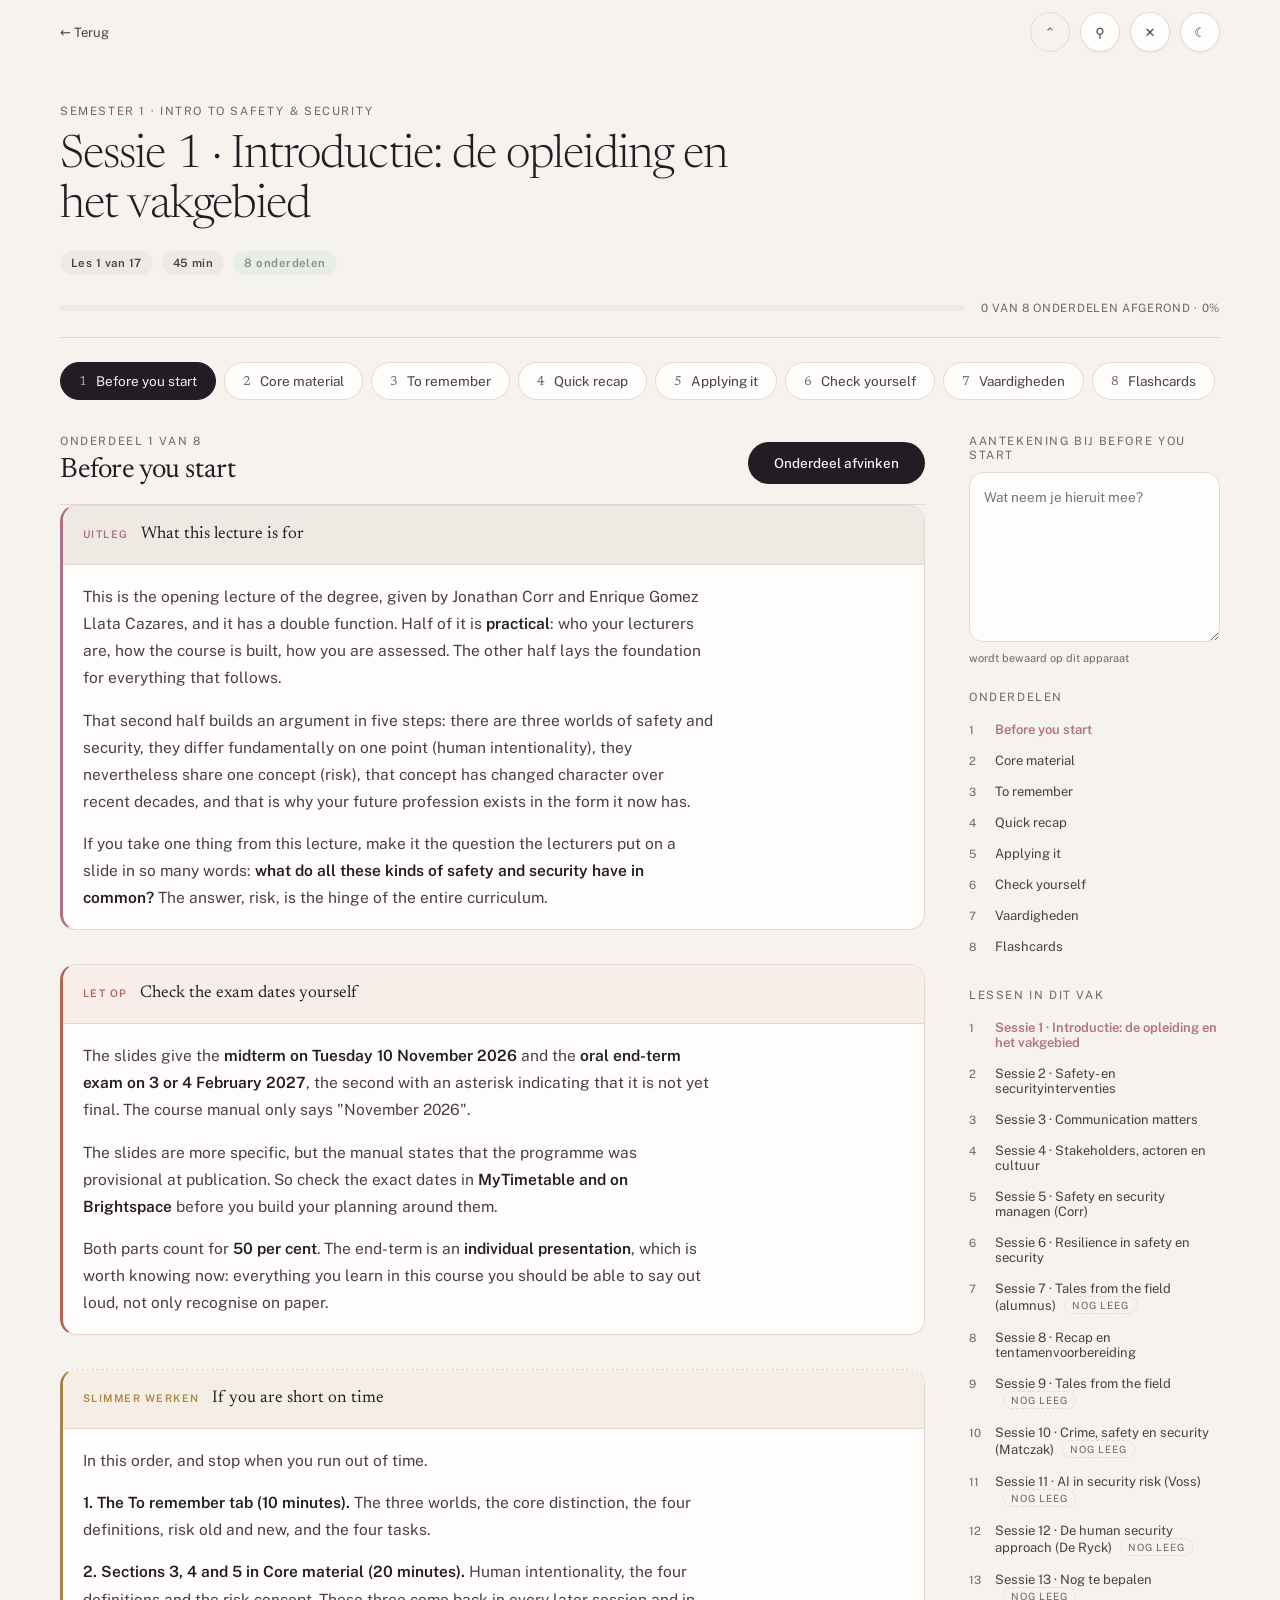
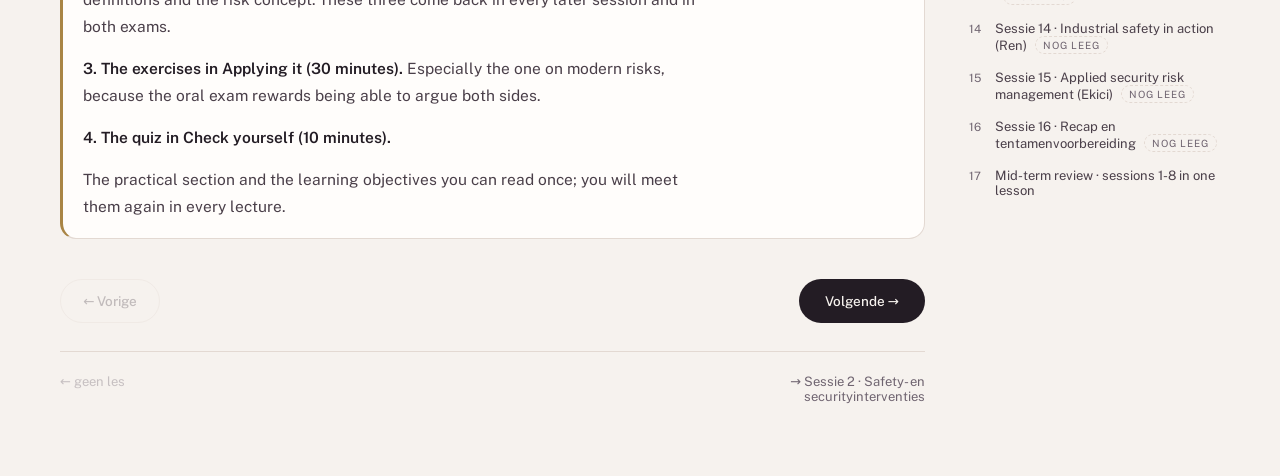
==== les.html @ ee39929a "Add files via upload" ====
<!DOCTYPE html>
<html lang="nl">
<head>
<meta charset="UTF-8">
<meta name="viewport" content="width=device-width, initial-scale=1.0">
<title>Les · SSMS Leeromgeving</title>
<meta name="theme-color" content="#F6F2EE">
<link rel="manifest" href="manifest.webmanifest">
<link rel="preconnect" href="https://fonts.gstatic.com" crossorigin>
<link href="https://fonts.googleapis.com/css2?family=Newsreader:ital,opsz,wght@0,6..72,300;0,6..72,400;0,6..72,500;1,6..72,300;1,6..72,400&family=Public+Sans:ital,wght@0,300;0,400;0,500;0,600;1,400&display=swap" rel="stylesheet">
<link rel="stylesheet" href="styles.css">
</head>
<body class="lespagina">
<div class="wrap">
  <div class="les-top">
    <a class="terug" href="index.html">&larr; Terug</a>
    <div class="tools">
      <div class="tools-groep" id="toolsGroep">
      <div class="leszoek-veld" id="leszoekVeld" hidden>
        <i class="leszoek-icoon" aria-hidden="true"></i>
        <input type="search" id="zoekVeld" placeholder="Zoek een begrip in deze les" autocomplete="off" aria-label="Zoek in deze les">
        <button class="leszoek-wis" id="zoekWis" type="button" aria-label="Zoekveld leegmaken">&times;</button>
      </div>
      <button class="rond" id="zoekKnop" aria-label="Zoeken in deze les" title="Zoeken in deze les" aria-expanded="false">&#9906;</button>
      <button class="rond" id="menuKnop" aria-label="Menu in- of uitklappen" title="Menu in- of uitklappen">☰</button>
      <button class="rond" id="modus" aria-label="Wissel licht en donker">☾</button>
      </div>
    </div>
  </div>

  <div class="kruimel" id="kruimel"></div>
  <h1 class="les-titel" id="titel">Les laden…</h1>
  <div class="les-meta" id="meta"></div>

  <div class="voortgang-strip">
    <div class="voortgang-balk"><i id="lesBalk" style="width:0"></i></div>
    <span class="voortgang-tekst" id="lesVoortgang"></span>
  </div>

  <div class="leszoek" id="leszoek" hidden>
    <div class="leszoek-uit" id="zoekUit" hidden></div>
  </div>

  <nav class="tabs" id="tabs" aria-label="Onderdelen van deze les"></nav>

  <div class="les-body" id="lesBody">
    <div>
      <div class="tab-kop">
        <div>
          <div class="label" id="tabLabel"></div>
          <h2 class="tab-titel" id="tabTitel"></h2>
        </div>
        <button class="btn af-knop" id="tabAf">Onderdeel afvinken</button>
      </div>

      <div class="inhoud" id="inhoud"></div>

      <div class="tab-nav">
        <button class="btn leeg" id="tabVorige">&larr; Vorige</button>
        <button class="btn" id="tabVolgende">Volgende &rarr;</button>
      </div>

      <div class="les-nav">
        <a id="vorigeLink" class="leeg" href="#">&larr; Vorige les</a>
        <a id="volgendeLink" class="leeg" href="#" style="text-align:right;">Volgende les &rarr;</a>
      </div>
    </div>

    <aside class="zijkolom" id="zijkolom">
      <div class="zij-blok">
        <span class="label">Aantekening bij <span id="notitieTab">dit onderdeel</span></span>
        <textarea class="notitieveld" id="notitie" placeholder="Wat neem je hieruit mee?"></textarea>
        <span class="opslag" id="opslag">wordt bewaard op dit apparaat</span>
      </div>
      <div class="zij-blok">
        <span class="label">Onderdelen</span>
        <div id="tablijst" class="tablijst"></div>
      </div>
      <div class="zij-blok">
        <span class="label">Lessen in dit vak</span>
        <div id="vaklijst"></div>
      </div>
    </aside>
  </div>
</div>

<div class="melding" id="melding" hidden></div>

<script src="rooster.js"></script>
<script src="app.js"></script>
<script src="lesblokken.js"></script>
<script src="lesstof.js"></script>
<script src="ssms-inhoud.js"></script>
<script src="intro-college-1.js"></script>
<script src="intro-college-3.js"></script>
<script src="intro-college-5.js"></script>
<script src="intro-midterm.js"></script>
<script src="intro-h7.js"></script>
<script src="intro-h9.js"></script>
<script src="governance-college-1.js"></script>
<script src="governance-college-2.js"></script>
<script src="governance-college-3.js"></script>
<script src="governance-college-4.js"></script>
<script src="governance-college-5.js"></script>
<script src="governance-college-6.js"></script>
<script src="governance-college-7.js"></script>
<script src="governance-midterm.js"></script>
<script src="ps-college-1.js"></script>
<script src="ps-college-2.js"></script>
<script src="ps-college-3.js"></script>
<script src="ps-college-4.js"></script>
<script src="ps-college-5.js"></script>
<script src="ps-college-6.js"></script>
<script src="ps-midterm-1.js"></script>
<script src="ps-midterm-2.js"></script>
<script src="drm-conceptlist-1.js"></script>
<script src="drm-conceptlist-2.js"></script>
<script src="drm-conceptlist-3.js"></script>
<script src="drm-college-2.js"></script>
<script src="drm-college-4.js"></script>
<script src="drm-college-5.js"></script>
<script src="drm-h3.js"></script>
<script src="drm-h4.js"></script>
<script src="faw-college-1.js"></script>
<script src="faw-college-2.js"></script>
<script src="faw-summary.js"></script>
<script src="faw-college-3.js"></script>
<script src="faw-college-4.js"></script>
<script src="society-college-1.js"></script>
<script src="society-college-2.js"></script>
<script src="society-college-3.js"></script>
<script src="society-college-4.js"></script>
<script src="society-college-5.js"></script>
<script src="society-college-6.js"></script>
<script src="society-college-7.js"></script>
<script src="society-college-8.js"></script>
<script src="society-midterm.js"></script>
<script src="recap-society.js"></script>
<script src="overview-society.js"></script>
<script src="recap-professional-skills.js"></script>
<script src="recap-governance.js"></script>
<script src="overview-governance.js"></script>
<script src="recap-intro.js"></script>
<script src="overview-intro.js"></script>
<script src="vakken.js"></script>
<script src="les.js"></script>
<script src="lesextra.js"></script>
</body>
</html>
---- styles.css ----
:root{
    --paper:#F6F2EE; --paper2:#EFE9E3; --surface:#FFFDFB;
    --ink:#231C24; --ink2:#4A3F49; --muted:#6F6470; --line:#E3D9D2;
    --accent:#AE7189; --accent-soft:#F3E5EA; --sage:#7F9280; --sage-soft:#E8EEE7;
    --shadow:0 1px 2px rgba(35,28,36,.05), 0 18px 40px -28px rgba(35,28,36,.28);
    --serif:"Newsreader",Georgia,serif;
    --sans:"Public Sans",system-ui,-apple-system,sans-serif;
  }
  html[data-mode="dark"]{
    --paper:#171316; --paper2:#1F191E; --surface:#211B21;
    --ink:#F4EDEF; --ink2:#D3C6CC; --muted:#A2949B; --line:#332A31;
    --accent:#D69AAF; --accent-soft:#33242B; --sage:#9CB39C; --sage-soft:#232B24;
    --shadow:0 1px 2px rgba(0,0,0,.4), 0 24px 50px -30px rgba(0,0,0,.8);
  }
  *{box-sizing:border-box;}
  [hidden]{display:none !important;}
  body{
    margin:0;font-family:var(--sans);background:var(--paper);color:var(--ink);
    -webkit-font-smoothing:antialiased;transition:background .4s ease,color .4s ease;
  }
  a{color:var(--accent);text-decoration:none;}
  a:hover{color:var(--ink);}
  button{font:inherit;}
  @keyframes rise{from{opacity:0;transform:translateY(14px);}to{opacity:1;transform:none;}}
  @keyframes fadein{from{opacity:0;}to{opacity:1;}}
  .wrap{max-width:1180px;margin:0 auto;padding:0 40px 72px;}

  /* ---- topbalk ---- */
  .top{display:flex;align-items:center;justify-content:space-between;gap:24px;padding:34px 0 0;animation:fadein .6s ease both;}
  .merk{display:flex;align-items:center;gap:14px;}
  .zegel{width:34px;height:34px;border-radius:11px;background:var(--accent);display:grid;place-items:center;color:var(--surface);font-family:var(--serif);font-size:17px;line-height:1;padding-bottom:2px;}
  .merk b{font-size:13.5px;font-weight:600;display:block;}
  .merk span{font-size:11.5px;color:var(--muted);letter-spacing:.06em;text-transform:uppercase;}
  .tools{display:flex;align-items:center;gap:10px;}
  .zoek{display:flex;align-items:center;gap:9px;background:var(--surface);border:1px solid var(--line);border-radius:999px;padding:9px 16px;width:270px;box-shadow:var(--shadow);}
  .zoek i{width:11px;height:11px;border:1.5px solid var(--muted);border-radius:50%;flex:none;}
  .zoek input{border:none;outline:none;background:none;font:inherit;font-size:13px;color:var(--ink);width:100%;}
  .zoek input::placeholder{color:var(--muted);}
  /* Groep met zoekbalk en knoppen; de pijlknop klapt hem in. */
  .tools-groep{display:flex;align-items:center;gap:10px;min-width:0;}
  .tools-groep.dicht{display:none;}
  .tools-knop{font-size:15px;line-height:1;transition:transform .2s ease,color .2s ease;}
  .tools-knop.dicht{transform:rotate(180deg);}
  .rond{width:40px;height:40px;border-radius:999px;border:1px solid var(--line);background:var(--surface);color:var(--ink2);cursor:pointer;font-size:13px;box-shadow:var(--shadow);transition:transform .2s ease,color .2s ease;}
  .rond:hover{transform:translateY(-1px);color:var(--accent);}

  /* ---- zoekresultaten ---- */
  #resultaten{margin-top:26px;background:var(--surface);border:1px solid var(--line);border-radius:20px;padding:10px;box-shadow:var(--shadow);animation:rise .35s ease both;}
  #resultaten[hidden]{display:none;}
  .res{display:flex;align-items:baseline;justify-content:space-between;gap:16px;padding:13px 16px;border-radius:14px;cursor:pointer;transition:background .18s ease;}
  .res:hover{background:var(--paper2);}
  .res b{font-family:var(--serif);font-size:17px;font-weight:400;}
  .res span{font-size:11.5px;color:var(--muted);letter-spacing:.04em;}

  /* ---- hero ---- */
  .hero{display:grid;grid-template-columns:1.35fr .65fr;gap:56px;align-items:end;padding:52px 0 34px;border-bottom:1px solid var(--line);animation:rise .7s ease both;}
  .datum{font-size:11.5px;letter-spacing:.16em;text-transform:uppercase;color:var(--accent);margin-bottom:16px;}
  .hero h1{margin:0;font-family:var(--serif);font-weight:300;font-size:clamp(34px,4.6vw,60px);line-height:1.04;letter-spacing:-.02em;text-wrap:pretty;}
  .hero h1 em{font-style:italic;color:var(--accent);}
  .hero p{margin:18px 0 0;max-width:44ch;font-size:14.5px;line-height:1.65;color:var(--ink2);text-wrap:pretty;}
  .acties{display:flex;flex-wrap:wrap;gap:10px;margin-top:26px;}
  .btn{border:none;border-radius:999px;background:var(--ink);color:var(--paper);font-size:13.5px;font-weight:500;padding:13px 26px;cursor:pointer;transition:transform .2s ease,opacity .2s ease;}
  .btn:hover{transform:translateY(-2px);opacity:.9;}
  .btn.leeg{background:none;border:1px solid var(--line);color:var(--ink2);padding:13px 22px;}
  .btn.leeg:hover{border-color:var(--accent);color:var(--accent);transform:none;}
  .ring-blok{display:flex;align-items:center;gap:20px;justify-self:end;}
  .ring{transform:rotate(-90deg);flex:none;}
  .ring circle{fill:none;}
  .ring .baan{stroke:var(--line);}
  .ring .waarde{stroke:var(--accent);stroke-linecap:round;transition:stroke-dashoffset .8s cubic-bezier(.2,.8,.2,1);}
  .ring-blok .cijfer{font-family:var(--serif);font-size:34px;line-height:1;letter-spacing:-.02em;}
  .ring-blok .sub{font-size:12.5px;color:var(--muted);margin-top:6px;line-height:1.5;}

  /* ---- panelen ---- */
  .duo{display:grid;grid-template-columns:1fr 1fr;gap:20px;margin-top:34px;}
  .paneel{background:var(--surface);border:1px solid var(--line);border-radius:20px;padding:22px 24px;box-shadow:var(--shadow);animation:rise .85s ease both;}
  .paneel-kop{display:flex;align-items:baseline;justify-content:space-between;margin-bottom:14px;}
  .label{font-size:11.5px;letter-spacing:.14em;text-transform:uppercase;color:var(--muted);}
  .paneel-kop .telling{font-size:11.5px;color:var(--accent);}
  .regel{display:grid;grid-template-columns:62px 1fr auto;gap:14px;align-items:center;padding:11px 0;border-top:1px solid var(--line);}
  .regel .tijd{font-family:var(--serif);font-size:15px;color:var(--ink2);}
  .regel .titel{font-size:13.5px;}
  .regel .plek{font-size:11.5px;color:var(--muted);}
  .regel[data-vak]{cursor:pointer;}
  .regel[data-vak]:hover .titel{color:var(--accent);}
  .regel.bezig{position:relative;}
  .regel.bezig .tijd{color:var(--accent);}
  .regel.bezig .titel{font-weight:600;}
  .regel.bezig::before{content:"";position:absolute;left:-14px;top:50%;width:5px;height:5px;border-radius:50%;background:var(--accent);transform:translateY(-50%);}
  .regel.voorbij .tijd,.regel.voorbij .titel{opacity:.45;}
  .dl{display:grid;grid-template-columns:auto 1fr auto;gap:12px;align-items:center;padding:11px 0;border-top:1px solid var(--line);}
  .tekstknop{background:none;border:none;padding:0;font:inherit;font-size:13px;color:var(--accent);cursor:pointer;text-decoration:underline;text-underline-offset:3px;}
  .tekstknop:hover{color:var(--ink);}
  .feed-melding{margin-top:10px;font-size:12.5px;line-height:1.5;min-height:1em;}
  .feed-melding.fout{color:#B4635A;}
  .feed-melding.goed{color:var(--sage);}
  .rooster-status{margin-top:14px;padding-top:12px;border-top:1px solid var(--line);font-size:11px;letter-spacing:.06em;text-transform:uppercase;color:var(--muted);}
  .dl .titel{font-size:13.5px;}
  .dl .vak{font-size:11.5px;color:var(--muted);margin-top:2px;}
  .dl .wanneer{display:flex;flex-direction:column;align-items:flex-end;gap:4px;}
  .dl .wanneer .dl-datum{font-size:11px;color:var(--muted);white-space:nowrap;text-transform:none;letter-spacing:0;margin:0;}
  .pil{font-size:11.5px;font-weight:600;letter-spacing:.04em;padding:5px 11px;border-radius:999px;white-space:nowrap;background:var(--paper2);color:var(--ink2);}
  .pil.nu{background:var(--accent-soft);color:var(--accent);}
  .pil.rustig{background:var(--sage-soft);color:var(--sage);}
  .pil.open{background:transparent;border:1px dashed var(--line);color:var(--muted);font-weight:400;}
  .niet-uit{display:inline-block;margin-left:8px;font-size:10px;letter-spacing:.1em;text-transform:uppercase;color:var(--muted);border:1px dashed var(--line);border-radius:99px;padding:2px 7px;vertical-align:1px;}

  /* ---- semester ---- */
  .sem-kop{display:flex;align-items:baseline;justify-content:space-between;margin:56px 0 20px;}
  .sem-kop h2{margin:0;font-family:var(--serif);font-weight:400;font-size:26px;letter-spacing:-.01em;}
  .sem-kop h2 span{color:var(--muted);font-size:15px;font-family:var(--sans);}
  .sem-kop .stat{font-size:12.5px;color:var(--muted);}
  .mozaiek{display:grid;grid-template-columns:1.02fr .98fr;gap:20px;}
  .held{position:relative;overflow:hidden;background:var(--surface);border:1px solid var(--line);border-radius:24px;padding:30px 32px;cursor:pointer;box-shadow:var(--shadow);display:flex;flex-direction:column;justify-content:space-between;min-height:290px;transition:transform .25s ease;animation:rise 1s ease both;}
  .held:hover{transform:translateY(-3px);}
  .held .bol{position:absolute;top:-90px;right:-70px;width:260px;height:260px;border-radius:50%;background:var(--accent-soft);}
  .held .binnen{position:relative;}
  .held .kicker{font-size:11px;letter-spacing:.16em;text-transform:uppercase;color:var(--accent);}
  .held h3{margin:12px 0 0;font-family:var(--serif);font-weight:400;font-size:32px;line-height:1.12;letter-spacing:-.015em;max-width:15ch;}
  .held .volgende{font-size:13.5px;color:var(--ink2);margin-top:14px;}
  .held .voet{position:relative;display:flex;align-items:center;gap:18px;margin-top:26px;}
  .held .voet .groot{font-size:15px;font-weight:500;}
  .held .voet .klein{font-size:12.5px;color:var(--muted);margin-top:3px;}
  .tegels{display:grid;grid-template-columns:1fr 1fr;gap:14px;}
  .tegel{background:var(--surface);border:1px solid var(--line);border-radius:18px;padding:18px;cursor:pointer;display:flex;flex-direction:column;justify-content:space-between;min-height:132px;transition:transform .22s ease,border-color .22s ease;animation:rise 1.05s ease both;}
  .tegel:hover{transform:translateY(-3px);border-color:var(--accent);}
  .tegel .vaknaam{font-family:var(--serif);font-size:17px;line-height:1.22;letter-spacing:-.01em;}
  .tegel .meta{display:flex;align-items:baseline;justify-content:space-between;font-size:11.5px;color:var(--muted);}
  .tegel .meta b{font-weight:600;color:var(--accent);}
  .tegel .meta b.klaar{color:var(--sage);}
  .balk{height:4px;border-radius:99px;background:var(--paper2);margin-top:9px;overflow:hidden;}
  .balk i{display:block;height:100%;border-radius:99px;background:var(--accent);transition:width .6s ease;}
  .balk i.klaar{background:var(--sage);}

  .archief{margin-top:20px;background:var(--paper2);border:1px solid var(--line);border-radius:20px;overflow:hidden;}
  .archief-kop{display:flex;align-items:center;justify-content:space-between;gap:16px;padding:20px 26px;cursor:pointer;background:none;border:none;width:100%;text-align:left;color:inherit;}
  .archief-kop b{font-family:var(--serif);font-size:21px;font-weight:400;}
  .archief-kop .sub{font-size:12.5px;color:var(--muted);margin-left:14px;}
  .archief-kop .actie{font-size:12.5px;color:var(--accent);}
  .archief-lijst{display:grid;grid-template-columns:repeat(3,1fr);gap:12px;padding:0 26px 26px;animation:rise .4s ease both;}
  .archief-lijst[hidden]{display:none;}
  .mini{background:var(--surface);border:1px solid var(--line);border-radius:14px;padding:14px 16px;cursor:pointer;display:flex;align-items:center;justify-content:space-between;gap:12px;transition:border-color .2s ease;}
  .mini:hover{border-color:var(--accent);}
  .mini span{font-size:13.5px;line-height:1.3;}
  .mini b{font-size:11px;color:var(--sage);font-weight:600;white-space:nowrap;}

  /* ---- notities ---- */
  .notities{display:grid;grid-template-columns:repeat(3,1fr);gap:14px;margin-top:16px;}
  .notitie{background:var(--surface);border:1px solid var(--line);border-left:2px solid var(--accent);border-radius:6px 16px 16px 6px;padding:18px 20px;cursor:pointer;transition:transform .22s ease;}
  .notitie:hover{transform:translateY(-2px);}
  .notitie .vak{font-size:11px;letter-spacing:.12em;text-transform:uppercase;color:var(--muted);}
  .notitie .titel{font-family:var(--serif);font-size:16.5px;line-height:1.3;margin-top:9px;}
  .notitie .tekst{font-size:12.5px;color:var(--ink2);margin-top:8px;line-height:1.55;}

  footer{margin-top:56px;padding-top:22px;border-top:1px solid var(--line);display:flex;justify-content:space-between;gap:16px;font-size:11.5px;color:var(--muted);}

  /* ---- detailpaneel ---- */
  .lade{position:fixed;inset:0;z-index:40;display:flex;justify-content:flex-end;}
  .lade[hidden]{display:none;}
  .sluier{position:absolute;inset:0;background:rgba(35,28,36,.34);backdrop-filter:blur(3px);animation:fadein .3s ease both;}
  .blad{position:relative;width:min(460px,92vw);height:100%;overflow:auto;background:var(--surface);border-left:1px solid var(--line);padding:34px 34px 44px;animation:rise .34s cubic-bezier(.2,.8,.2,1) both;}
  .blad-kop{display:flex;align-items:flex-start;justify-content:space-between;gap:16px;}
  .blad-kop .kicker{font-size:11px;letter-spacing:.16em;text-transform:uppercase;color:var(--accent);}
  .blad-kop h3{margin:10px 0 0;font-family:var(--serif);font-weight:400;font-size:28px;line-height:1.14;letter-spacing:-.015em;}
  .blad-kop button{border:1px solid var(--line);background:none;color:var(--ink2);width:34px;height:34px;border-radius:999px;cursor:pointer;font-size:15px;line-height:1;flex:none;}
  .blad-kop button:hover{border-color:var(--accent);color:var(--accent);}
  .blad-voortgang{display:flex;align-items:center;gap:14px;margin-top:22px;padding-bottom:20px;border-bottom:1px solid var(--line);}
  .blad-voortgang .balk{flex:1;height:5px;margin:0;}
  .blad-voortgang span{font-size:12.5px;color:var(--muted);white-space:nowrap;}
  .les{display:flex;align-items:flex-start;gap:14px;padding:16px 0;border-bottom:1px solid var(--line);}
  .les-link{flex:1;color:inherit;text-decoration:none;}
  .les-link:hover .titel{color:var(--accent);}
  .les-link .meta{display:block;}
  .les .vink{cursor:pointer;padding:0;width:19px;height:19px;background:none;border-radius:6px;border:1.5px solid var(--line);display:grid;place-items:center;flex:none;margin-top:2px;font-size:11px;color:var(--surface);transition:background .2s ease,border-color .2s ease;}
  .les.af .vink{background:var(--accent);border-color:var(--accent);}
  .les .titel{font-size:14px;line-height:1.4;display:block;}
  .les.af .titel{color:var(--muted);text-decoration:line-through;}
  .les .meta{font-size:11.5px;color:var(--muted);margin-top:4px;}
  .leegmelding{margin-top:26px;background:var(--surface);padding:22px;border:1px dashed var(--line);border-radius:16px;text-align:center;}
  .leegmelding b{font-family:var(--serif);font-size:18px;font-weight:400;display:block;}
  .leegmelding span{font-size:12.5px;color:var(--muted);margin-top:6px;line-height:1.6;display:block;}

  @media (max-width:1040px){
    .wrap{padding:0 26px 64px;}
    .hero{gap:32px;}
    .mozaiek{grid-template-columns:1fr;}
    .tegels{grid-template-columns:1fr 1fr 1fr;}
    .archief-lijst{grid-template-columns:1fr 1fr;}
  }
  @media (max-width:760px){
    .wrap{padding:0 18px 64px;}
    .top{flex-direction:column;align-items:stretch;gap:14px;}
    .tools{justify-content:space-between;gap:10px;}
    .tools-groep{flex:1;justify-content:space-between;}
    .zoek{width:100%;}
    .hero{grid-template-columns:1fr;gap:28px;padding:34px 0 26px;}
    .ring-blok{justify-self:start;}
    .duo,.tegels,.notities,.archief-lijst{grid-template-columns:1fr;}
    footer{flex-direction:column;}
  }

/* ============================================================
   LESPAGINA
   ============================================================ */
.lespagina .wrap{max-width:1240px;}
.les-top{display:flex;align-items:center;justify-content:space-between;gap:20px;padding:28px 0 0;}
.terug{display:inline-flex;align-items:center;gap:9px;font-size:13px;color:var(--ink2);}
.terug:hover{color:var(--accent);}
.kruimel{font-size:11.5px;letter-spacing:.14em;text-transform:uppercase;color:var(--muted);margin-top:40px;}
.kruimel a{color:var(--muted);}
.kruimel a:hover{color:var(--accent);}
.les-titel{margin:14px 0 0;font-family:var(--serif);font-weight:300;font-size:clamp(30px,3.6vw,46px);line-height:1.08;letter-spacing:-.02em;max-width:26ch;text-wrap:pretty;}
.les-meta{display:flex;flex-wrap:wrap;gap:9px;margin-top:20px;}

/* voortgangsstrip */
.voortgang-strip{display:flex;align-items:center;gap:16px;margin-top:26px;padding-bottom:22px;border-bottom:1px solid var(--line);}
.voortgang-balk{flex:1;height:6px;border-radius:99px;background:var(--paper2);overflow:hidden;}
.voortgang-balk i{display:block;height:100%;border-radius:99px;background:var(--accent);transition:width .5s cubic-bezier(.2,.8,.2,1);}
.voortgang-tekst{font-size:11.5px;letter-spacing:.06em;text-transform:uppercase;color:var(--muted);white-space:nowrap;}

/* tabbladen */
.tabs{display:flex;flex-wrap:wrap;gap:8px;margin-top:24px;}
.tab{display:inline-flex;align-items:center;gap:9px;border:1px solid var(--line);background:var(--surface);color:var(--ink2);border-radius:999px;padding:10px 18px;font-size:13.5px;cursor:pointer;transition:border-color .2s ease,color .2s ease,background .2s ease;}
.tab:hover{border-color:var(--accent);color:var(--accent);}
.tab .tab-nr{font-family:var(--serif);font-size:13px;color:var(--muted);}
.tab.nu{background:var(--ink);border-color:var(--ink);color:var(--paper);}
.tab.nu .tab-nr{color:var(--paper);opacity:.65;}
.tab.af:not(.nu){border-color:var(--accent);color:var(--accent);}
.tab .tab-vink{font-size:11px;}

/* body */
.les-body{display:grid;grid-template-columns:minmax(0,1.55fr) minmax(0,.45fr);gap:44px;margin-top:34px;align-items:start;}
.les-body.menu-uit{grid-template-columns:minmax(0,1fr);}
.les-body.menu-uit .zijkolom{display:none;}
.tab-kop{display:flex;align-items:flex-end;justify-content:space-between;gap:20px;padding-bottom:20px;border-bottom:1px solid var(--line);}
.tab-titel{margin:8px 0 0;font-family:var(--serif);font-weight:400;font-size:28px;letter-spacing:-.015em;}
.af-knop{white-space:nowrap;}
.af-knop.af{background:var(--sage);}
.tab-nav{display:flex;justify-content:space-between;gap:14px;margin-top:40px;}
.tab-nav .btn:disabled{opacity:.3;cursor:default;}
.les-nav{display:flex;justify-content:space-between;gap:14px;margin-top:28px;padding-top:22px;border-top:1px solid var(--line);}
.les-nav a{font-size:13px;color:var(--muted);max-width:24ch;}
.les-nav a:hover{color:var(--accent);}
.les-nav .leeg{opacity:.35;pointer-events:none;}

/* zijkolom */
.zijkolom{position:sticky;top:24px;display:flex;flex-direction:column;gap:26px;}
.zij-blok{display:flex;flex-direction:column;gap:10px;}
.notitieveld{width:100%;min-height:170px;resize:vertical;background:var(--surface);border:1px solid var(--line);border-radius:14px;padding:14px;font:inherit;font-size:13.5px;line-height:1.6;color:var(--ink);outline:none;}
.notitieveld:focus{border-color:var(--accent);}
.opslag{font-size:11px;color:var(--muted);}
.tablijst,#vaklijst{display:flex;flex-direction:column;}
.tablijst-rij,.vaklijst-rij{display:flex;align-items:baseline;gap:10px;padding:8px 0;font-size:13px;color:var(--ink2);background:none;border:none;text-align:left;cursor:pointer;font-family:inherit;}
.tablijst-rij:hover,.vaklijst-rij:hover{color:var(--accent);}
.tablijst-rij.nu,.vaklijst-rij.nu{color:var(--accent);font-weight:600;}
.vaklijst-rij.af{color:var(--muted);}
.mini-vink{width:16px;flex:none;font-size:11.5px;color:var(--muted);}
.tablijst-rij.nu .mini-vink,.vaklijst-rij.nu .mini-vink{color:var(--accent);}

/* ---- inhoud & blokken ---- */
.inhoud{font-size:15.5px;line-height:1.75;color:var(--ink2);}
.inhoud h2{font-family:var(--serif);font-weight:400;font-size:23px;color:var(--ink);margin:0 0 12px;letter-spacing:-.01em;}
.inhoud h3{font-family:var(--serif);font-weight:400;font-size:18px;color:var(--ink);margin:0 0 8px;}
.inhoud p{margin:0 0 15px;max-width:70ch;text-wrap:pretty;}
.inhoud p:last-child{margin-bottom:0;}
.inhoud ul,.inhoud ol{margin:0 0 15px;padding-left:20px;max-width:70ch;}
.inhoud li{margin-bottom:7px;}
.inhoud code{font-family:ui-monospace,SFMono-Regular,monospace;font-size:.9em;background:var(--paper2);padding:2px 5px;border-radius:4px;}
.inhoud strong{color:var(--ink);font-weight:600;}
.blok{position:relative;margin:0 0 34px;}
.blok:last-child{margin-bottom:0;}
.blok-kop{display:flex;align-items:baseline;justify-content:space-between;gap:16px;flex-wrap:wrap;margin-bottom:14px;}
.blok-kop h2{margin:0;}
.hint{font-size:11.5px;color:var(--muted);}
.noot{font-size:12.5px;color:var(--muted);font-style:italic;}
.stof-vlag{position:absolute;top:-9px;right:0;font-size:10px;letter-spacing:.12em;text-transform:uppercase;background:var(--accent-soft);color:var(--accent);padding:4px 9px;border-radius:999px;font-weight:600;}

/* kaders */
.kader{border:1px solid var(--line);border-radius:16px;background:var(--surface);overflow:hidden;}
.kader-kop{display:flex;align-items:baseline;gap:12px;flex-wrap:wrap;padding:14px 20px;border-bottom:1px solid var(--line);background:var(--paper2);}
.kader-label{font-size:10.5px;letter-spacing:.14em;text-transform:uppercase;font-weight:600;color:var(--muted);}
.kader-titel{font-family:var(--serif);font-size:17px;color:var(--ink);}
.kader-body{padding:18px 20px;}
.kader-uitleg{border-left:3px solid var(--accent);}
.kader-uitleg .kader-label{color:var(--accent);}
.kader-waarschuwing{border-left:3px solid #B4635A;}
.kader-waarschuwing .kader-kop{background:color-mix(in oklab,#B4635A 10%,var(--surface));}
.kader-waarschuwing .kader-label{color:#B4635A;}
.kader-voorbeeld{border-left:3px solid var(--sage);}
.kader-voorbeeld .kader-kop{background:var(--sage-soft);}
.kader-voorbeeld .kader-label{color:var(--sage);}
.kader-slimmer{border-left:3px solid #A98545;border-style:dashed solid solid solid;}
.kader-slimmer .kader-kop{background:color-mix(in oklab,#A98545 12%,var(--surface));}
.kader-slimmer .kader-label{color:#A98545;}
.kader-hardop{border-left:3px solid var(--ink);background:var(--paper2);}
.kader-hardop .kader-kop{background:transparent;border-bottom:1px dashed var(--line);}
.hardop-lijst{margin:14px 0 0;padding-left:20px;font-family:var(--serif);font-size:16.5px;line-height:1.6;color:var(--ink);}
.hardop-lijst li{margin-bottom:9px;}

/* leerdoelen */
.doelen{list-style:none;margin:0;padding:0;max-width:70ch;}
.doel{display:flex;align-items:flex-start;gap:13px;padding:11px 0;border-bottom:1px solid var(--line);}
.doel.af span{color:var(--muted);text-decoration:line-through;}
.vink{width:19px;height:19px;border-radius:6px;border:1.5px solid var(--line);background:none;display:grid;place-items:center;flex:none;margin-top:3px;font-size:11px;color:var(--surface);cursor:pointer;padding:0;transition:background .2s ease,border-color .2s ease;}
.doel.af .vink{background:var(--accent);border-color:var(--accent);}

/* citaat */
.citaat{margin:0;padding:22px 26px;border-left:3px solid var(--accent);background:var(--accent-soft);border-radius:0 16px 16px 0;}
.citaat p{font-family:var(--serif);font-style:italic;font-size:20px;line-height:1.5;color:var(--ink);margin:0;}
.citaat footer{margin-top:12px;font-size:12.5px;color:var(--ink2);}

/* tabel */
.tabel-wrap{overflow-x:auto;border:1px solid var(--line);border-radius:14px;background:var(--surface);}
.inhoud table{width:100%;border-collapse:collapse;font-size:13.5px;}
.inhoud th,.inhoud td{text-align:left;padding:13px 16px;border-bottom:1px solid var(--line);vertical-align:top;}
.inhoud th{font-size:11px;letter-spacing:.1em;text-transform:uppercase;color:var(--muted);font-weight:600;background:var(--paper2);}
.inhoud tbody tr:last-child td{border-bottom:none;}
.inhoud td:first-child{color:var(--ink);font-weight:500;}

/* stappen */
.stappen{border:1px solid var(--line);border-radius:16px;overflow:hidden;background:var(--surface);}
.stap{border-bottom:1px solid var(--line);}
.stap:last-child{border-bottom:none;}
.stap summary{display:flex;align-items:center;gap:14px;padding:16px 20px;cursor:pointer;font-size:14.5px;color:var(--ink);list-style:none;}
.stap summary::-webkit-details-marker{display:none;}
.stap summary:hover{color:var(--accent);}
.stap-nr{width:24px;height:24px;border-radius:50%;background:var(--paper2);color:var(--muted);display:grid;place-items:center;font-size:12px;flex:none;font-family:var(--serif);}
.stap[open] .stap-nr{background:var(--accent);color:var(--surface);}
.stap-body{padding:0 20px 20px 58px;}

/* vergelijking */
.vergelijking{display:grid;grid-template-columns:1fr 1fr;gap:16px;}
.verg-kolom{border:1px solid var(--line);border-radius:16px;padding:20px;background:var(--surface);}
.verg-links{border-top:3px solid var(--accent);}
.verg-rechts{border-top:3px solid var(--sage);}
.verg-kolom ul{margin-bottom:0;}

/* flashcards */
.kaarten{display:grid;grid-template-columns:repeat(auto-fill,minmax(210px,1fr));gap:14px;}
.kaart{position:relative;min-height:130px;cursor:pointer;perspective:900px;}
.kaart-vlak{position:absolute;inset:0;border:1px solid var(--line);border-radius:16px;padding:18px;background:var(--surface);display:flex;flex-direction:column;justify-content:center;gap:8px;backface-visibility:hidden;transition:transform .5s cubic-bezier(.2,.8,.2,1);}
.kaart-voor{transform:rotateY(0deg);}
.kaart-achter{transform:rotateY(180deg);background:var(--accent-soft);border-color:var(--accent);}
.kaart.om .kaart-voor{transform:rotateY(-180deg);}
.kaart.om .kaart-achter{transform:rotateY(0deg);}
.kaart-rol{font-size:10px;letter-spacing:.14em;text-transform:uppercase;color:var(--muted);}
.kaart-voor .kopieer{font-family:var(--serif);font-size:19px;line-height:1.25;color:var(--ink);}
.kaart-achter .kopieer{font-size:13px;line-height:1.55;color:var(--ink);}
.kopieer{cursor:copy;}
.kopieer:hover{text-decoration:underline dotted;text-underline-offset:3px;}

/* kernbegrippen */
.begrippen{display:flex;flex-wrap:wrap;gap:9px;}
.begrip{position:relative;border:1px solid var(--line);background:var(--surface);border-radius:999px;padding:9px 16px;font:inherit;font-size:13.5px;color:var(--ink);cursor:copy;display:inline-flex;align-items:baseline;gap:8px;transition:border-color .2s ease;}
.begrip:hover{border-color:var(--accent);color:var(--accent);}
.begrip-en{font-size:11.5px;color:var(--muted);font-style:italic;}
.tooltip{position:absolute;bottom:calc(100% + 10px);left:50%;transform:translateX(-50%) translateY(4px);width:max-content;max-width:280px;background:var(--ink);color:var(--paper);font-size:12.5px;line-height:1.5;text-align:left;padding:11px 14px;border-radius:12px;opacity:0;pointer-events:none;transition:opacity .2s ease,transform .2s ease;z-index:5;}
.begrip:hover .tooltip{opacity:1;transform:translateX(-50%) translateY(0);}

/* oefening */
.oefening{border:1px solid var(--line);border-left:3px solid var(--ink);border-radius:16px;padding:20px;background:var(--surface);}
.oef-kop{display:flex;align-items:baseline;gap:12px;margin-bottom:12px;}
.oef-veld{width:100%;min-height:96px;resize:vertical;margin-top:6px;background:var(--paper);border:1px solid var(--line);border-radius:12px;padding:12px;font:inherit;font-size:13.5px;line-height:1.6;color:var(--ink);outline:none;}
.oef-veld:focus{border-color:var(--accent);}
.model{margin-top:14px;border-top:1px solid var(--line);padding-top:12px;}
.model summary{cursor:pointer;font-size:12.5px;letter-spacing:.06em;text-transform:uppercase;color:var(--accent);list-style:none;}
.model summary::-webkit-details-marker{display:none;}
.model-body{margin-top:12px;padding:14px 16px;background:var(--paper2);border-radius:12px;font-size:14px;}

/* video */
.videoblok{display:flex;align-items:center;justify-content:space-between;gap:24px;flex-wrap:wrap;border:1px solid var(--line);border-radius:16px;padding:22px 24px;background:var(--surface);}
.video-tekst h3{margin:8px 0 6px;}
.video-tekst p{margin:0;font-size:13.5px;}
.video-duur{display:inline-block;margin-top:8px;font-size:11.5px;color:var(--muted);}

/* quiz */
.quiz{border:1px solid var(--line);border-radius:18px;padding:24px;background:var(--surface);}
.quiz-score{font-family:var(--serif);font-size:17px;color:var(--muted);}
.quiz-score.actief{color:var(--accent);}
.qvraag{padding:18px 0;border-top:1px solid var(--line);}
.qvraag:first-of-type{border-top:none;padding-top:6px;}
.qtekst{display:flex;gap:12px;font-size:15px;color:var(--ink);margin:0 0 14px;}
.qnr{font-family:var(--serif);color:var(--muted);flex:none;}
.qopties{display:flex;flex-direction:column;gap:8px;}
.qoptie{text-align:left;border:1px solid var(--line);background:var(--paper);border-radius:12px;padding:12px 16px;font:inherit;font-size:13.5px;color:var(--ink2);cursor:pointer;transition:border-color .18s ease,background .18s ease;}
.qoptie:hover:enabled{border-color:var(--accent);color:var(--accent);}
.qoptie:disabled{cursor:default;}
.qoptie.goed{border-color:var(--sage);background:var(--sage-soft);color:var(--sage);font-weight:600;}
.qoptie.fout{border-color:#B4635A;background:color-mix(in oklab,#B4635A 12%,var(--surface));color:#B4635A;}
.quitleg{margin-top:12px;padding:14px 16px;background:var(--paper2);border-radius:12px;font-size:13.5px;line-height:1.6;}
.quitleg p{margin:0;}

/* preview volgende les */
.preview{display:block;border:1px dashed var(--line);border-radius:18px;padding:24px;background:var(--paper2);color:inherit;transition:border-color .2s ease,transform .2s ease;}
.preview:hover{border-color:var(--accent);transform:translateY(-2px);color:inherit;}
.preview h3{margin:10px 0 8px;font-size:22px;}
.preview p{margin:0 0 12px;font-size:14px;}
.preview ul{margin:0;}
.preview-actie{display:inline-block;margin-top:14px;font-size:12.5px;letter-spacing:.08em;text-transform:uppercase;color:var(--accent);}

/* bronnen */
.bronnen{font-size:13.5px;line-height:1.6;}
.bronnen li{margin-bottom:12px;}

/* melding bij kopiëren */
.melding{position:fixed;bottom:26px;left:50%;transform:translateX(-50%);background:var(--ink);color:var(--paper);font-size:13px;padding:11px 20px;border-radius:999px;z-index:60;animation:rise .25s ease both;}
.melding[hidden]{display:none;}

@media (max-width:900px){
  .les-body{grid-template-columns:minmax(0,1fr);gap:28px;}
  .zijkolom{position:static;}
  .vergelijking{grid-template-columns:1fr;}
  .tab-kop{flex-direction:column;align-items:stretch;gap:14px;}
  .voortgang-strip{flex-direction:column;align-items:stretch;gap:10px;}
  .voortgang-tekst{white-space:normal;}
}

a.notitie{display:block;color:inherit;}
a.notitie:hover .titel{color:var(--accent);}
.hero .ring-blok.leeg{display:none;}
.les .meta code,.dl code{font-family:ui-monospace,SFMono-Regular,monospace;font-size:11.5px;}


/* ============================================================
   Aanpassingen: doorlopende tekst, inklapbare balk, subnavigatie,
   afvinkbare subkopjes, vak-homescreen.
   ============================================================ */

/* 1. Tekst loopt door over de volle breedte zodra het menu is ingeklapt */
.les-body.menu-uit .inhoud p,
.les-body.menu-uit .inhoud ul,
.les-body.menu-uit .inhoud ol,
.les-body.menu-uit .doelen{max-width:none;}
.les-body.menu-uit .les-titel{max-width:none;}

/* 2. Bovenbalk blijft staan en is zelf inklapbaar */
.les-top{position:sticky;top:0;z-index:40;background:var(--paper);
  padding:12px 0;transition:padding .2s ease,opacity .2s ease;}
.les-top.ingeklapt{padding:4px 0;}
.les-top.ingeklapt .terug{opacity:0;pointer-events:none;}
.balk-knop{border:1px solid var(--line);background:transparent;color:var(--muted);
  width:40px;height:40px;border-radius:50%;cursor:pointer;font-size:13px;line-height:1;
  display:inline-flex;align-items:center;justify-content:center;transition:background .15s,color .15s;}
.balk-knop:hover{background:var(--paper2);color:var(--ink);}



/* 5. Vak-homescreen */
.vak-hero{padding:34px 0 8px;border-bottom:1px solid var(--line);margin-bottom:34px;}
.vak-hero h1{margin:10px 0 0;font-family:var(--serif);font-weight:300;
  font-size:clamp(28px,3.4vw,42px);line-height:1.1;letter-spacing:-.02em;}
.vak-hero .kicker{font-size:11px;letter-spacing:.14em;text-transform:uppercase;color:var(--muted);}
.vak-grid{display:grid;grid-template-columns:minmax(0,1.5fr) minmax(0,1fr);gap:38px;align-items:start;}
@media (max-width:900px){.vak-grid{grid-template-columns:minmax(0,1fr);}}
.vak-blok{border:1px solid var(--line);border-radius:16px;padding:22px 24px;margin-bottom:24px;background:var(--paper2);}
.vak-blok h2{margin:0 0 14px;font-family:var(--serif);font-weight:400;font-size:19px;}
.hfd-rij{display:flex;align-items:center;gap:12px;padding:11px 0;border-bottom:1px solid var(--line);
  color:var(--ink2);font-size:14px;}
.hfd-rij:last-child{border-bottom:none;}
.hfd-rij:hover{color:var(--accent);}
.hfd-rij .mini-vink{flex:none;width:22px;height:22px;border-radius:50%;border:1px solid var(--line);
  display:inline-flex;align-items:center;justify-content:center;font-size:11px;color:var(--muted);}
.hfd-rij.af .mini-vink{background:var(--accent);border-color:var(--accent);color:var(--paper);}
.dl-rij{display:flex;align-items:center;justify-content:space-between;gap:12px;
  padding:10px 0;border-bottom:1px solid var(--line);font-size:13.5px;}
.dl-rij:last-of-type{border-bottom:none;}
.dl-rij .dl-datum{color:var(--muted);font-size:12.5px;white-space:nowrap;}
.dl-rij button{border:none;background:transparent;color:var(--muted);cursor:pointer;font-size:15px;line-height:1;}
.dl-rij button:hover{color:var(--accent);}
.dl-form{display:flex;flex-wrap:wrap;gap:8px;margin-top:14px;}
.dl-form input{flex:1;min-width:120px;font:13px var(--sans);padding:9px 11px;
  border:1px solid var(--line);border-radius:9px;background:var(--paper);color:var(--ink);}
.dl-form button{font:13px var(--sans);padding:9px 15px;border-radius:9px;border:none;
  background:var(--ink);color:var(--paper);cursor:pointer;}
.manual-lijst{list-style:none;margin:0;padding:0;}
.manual-lijst li{padding:9px 0;border-bottom:1px solid var(--line);font-size:13.5px;color:var(--ink2);}
.manual-lijst li:last-child{border-bottom:none;}
.manual-lijst strong{color:var(--ink);font-weight:600;}

/* 3. Subtabbladen binnen een tabblad */
.subtabs{position:sticky;top:58px;z-index:30;background:var(--paper);
  display:flex;gap:7px;overflow-x:auto;padding:12px 0;margin:0 0 22px;
  border-bottom:1px solid var(--line);scrollbar-width:thin;}
.subtabs::-webkit-scrollbar{height:4px;}
.subtabs::-webkit-scrollbar-thumb{background:var(--line);border-radius:4px;}
.subtab{flex:none;display:inline-flex;align-items:center;gap:7px;max-width:230px;
  font:12.5px/1.3 var(--sans);text-align:left;padding:8px 13px;border-radius:999px;
  border:1px solid var(--line);background:transparent;color:var(--ink2);cursor:pointer;
  transition:background .15s,color .15s,border-color .15s;}
.subtab:hover{border-color:var(--accent);color:var(--accent);}
.subtab .subtab-nr{font-family:var(--serif);font-size:12.5px;color:var(--muted);flex:none;}
.subtab .subtab-titel{overflow:hidden;text-overflow:ellipsis;white-space:nowrap;}
.subtab .subtab-vink{font-size:10px;color:var(--accent);flex:none;}
.subtab.nu{background:var(--ink);border-color:var(--ink);color:var(--paper);}
.subtab.nu .subtab-nr{color:var(--paper);opacity:.6;}
.subtab.nu .subtab-vink{color:var(--paper);}
.subtab.af:not(.nu){border-color:var(--accent);}

.subvak[hidden]{display:none;}
.subkop-rij{display:flex;align-items:center;gap:11px;margin:0 0 20px;padding-bottom:14px;
  border-bottom:1px solid var(--line);}
.subkop-rij .subvink{flex:none;width:24px;height:24px;border-radius:7px;
  border:1.5px solid var(--line);background:transparent;color:var(--paper);
  font-size:12px;line-height:1;cursor:pointer;display:inline-flex;
  align-items:center;justify-content:center;transition:background .15s,border-color .15s;}
.subkop-rij .subvink:hover{border-color:var(--accent);}
.subkop-rij.af .subvink{background:var(--accent);border-color:var(--accent);}
.subkop-label{font-size:12px;letter-spacing:.09em;text-transform:uppercase;color:var(--muted);}
.subkop-rij.af .subkop-label{color:var(--accent);}

/* course manual met echte pdf */
.manual-knop{display:flex;align-items:center;gap:13px;padding:14px 16px;border-radius:12px;
  border:1px solid var(--line);background:var(--paper);transition:border-color .15s;}
.manual-knop:hover{border-color:var(--accent);}
.manual-knop strong{display:block;font-size:13.5px;color:var(--ink);font-weight:600;}
.manual-icoon{flex:none;width:40px;height:40px;border-radius:9px;background:var(--ink);
  color:var(--paper);font-size:10.5px;font-weight:600;letter-spacing:.06em;
  display:inline-flex;align-items:center;justify-content:center;}
.manual-sub{display:block;font-size:12px;color:var(--muted);margin-top:2px;}

/* hoofdstukken gegroepeerd per boek */
.bron-groep{border-bottom:1px solid var(--line);}
.bron-groep:last-of-type{border-bottom:none;}
.bron-groep summary{display:flex;align-items:center;justify-content:space-between;gap:12px;
  padding:13px 0;cursor:pointer;list-style:none;}
.bron-groep summary::-webkit-details-marker{display:none;}
.bron-naam{font-family:var(--serif);font-size:15px;color:var(--ink);}
.bron-telling{font-size:12px;color:var(--muted);white-space:nowrap;}
.bron-groep[open] .bron-naam{color:var(--accent);}
.bron-inhoud{padding:0 0 10px 4px;}

/* ============================================================
   Aanvullingen v11
   ============================================================ */

/* --- homescreen: het actieve vak als lage strook i.p.v. grote kaart --- */
.held.strook{
  min-height:0;flex-direction:row;align-items:center;justify-content:space-between;
  gap:22px;padding:20px 24px;border-radius:20px;margin-bottom:16px;
}
.held.strook .bol{display:none;}
.held.strook h3{font-size:22px;margin:6px 0 0;max-width:none;}
.held.strook .volgende{margin-top:6px;font-size:13px;}
.held.strook .voet{margin-top:0;flex:none;gap:12px;}
.held.strook .voet .groot{font-size:15px;}
.held.strook .voet .klein{font-size:11.5px;}
.tegels{grid-template-columns:repeat(3,minmax(0,1fr));}
@media (max-width:900px){
  .tegels{grid-template-columns:repeat(2,minmax(0,1fr));}
  .held.strook{flex-direction:column;align-items:flex-start;gap:14px;}
}
@media (max-width:560px){ .tegels{grid-template-columns:1fr;} }

/* --- deadlines: waar een regel vandaan komt --- */
.dl-soort{
  display:inline-block;margin-left:8px;padding:2px 7px;border-radius:999px;
  font-size:10px;letter-spacing:.08em;text-transform:uppercase;
  background:var(--paper2);color:var(--muted);vertical-align:middle;
}
.dl-soort.voorbereiding{background:var(--sage-soft);color:var(--sage);}
.dl-rij.voorbereiding{opacity:.95;}

/* --- 'Kun je dit?' afvinklijst met uitleg --- */
.kunlijst{list-style:none;margin:18px 0 0;padding:0;display:grid;gap:10px;}
.kun{
  display:flex;gap:12px;align-items:flex-start;padding:14px 16px;
  background:var(--surface);border:1px solid var(--line);border-radius:14px;
}
.kun.af{border-color:var(--sage);background:var(--sage-soft);}
.kun .vink{
  flex:none;width:24px;height:24px;border-radius:50%;border:1px solid var(--line);
  background:transparent;color:var(--paper);cursor:pointer;font-size:12px;line-height:1;
}
.kun.af .vink{background:var(--sage);border-color:var(--sage);}
.kun-tekst{flex:1;min-width:0;}
.kun-doel{display:block;font-size:14.5px;line-height:1.5;color:var(--ink);}
.kun.af .kun-doel{color:var(--ink2);}
.kun-uitleg{margin-top:8px;}
.kun-uitleg summary{
  cursor:pointer;font-size:12.5px;color:var(--accent);list-style:none;
}
.kun-uitleg summary::-webkit-details-marker{display:none;}
.kun-body{font-size:13.5px;line-height:1.65;color:var(--ink2);}
.kun-body p{margin:8px 0 0;}

/* --- verder-knop onderaan een subtabblad --- */
.subverder{
  margin-top:26px;padding-top:18px;border-top:1px solid var(--line);
  display:flex;align-items:center;gap:14px;flex-wrap:wrap;
}
.subverder-hint{font-size:12.5px;color:var(--muted);}

/* --- course manual --- */
.manual-intro{margin:0 0 14px;font-size:13.5px;line-height:1.6;color:var(--ink2);}
.manual-knop{display:inline-block;margin-bottom:6px;color:var(--ink);text-decoration:none;}
.manual-bestand{display:block;font-size:11.5px;color:var(--muted);margin:0 0 14px;}
.man-delen{margin-top:18px;}
.man-delen .label{display:block;margin-bottom:8px;}
.man-deel{border-top:1px solid var(--line);}
.man-deel summary{
  display:flex;align-items:center;gap:10px;padding:11px 0;cursor:pointer;
  font-size:13.5px;color:var(--ink);list-style:none;
}
.man-deel summary::-webkit-details-marker{display:none;}
.man-deel[open] summary{color:var(--accent);}
.man-deel-nr{
  flex:none;width:20px;height:20px;border-radius:50%;background:var(--paper2);
  color:var(--muted);font-size:11px;display:flex;align-items:center;justify-content:center;
}
.man-deel-body{padding:0 0 14px;font-size:13.5px;line-height:1.65;color:var(--ink2);}
.man-deel-body p{margin:0 0 10px;}
.man-deel-body ul{margin:0;padding-left:18px;}
.man-deel-body li{margin:4px 0;}
.man-bron{display:block;margin-top:10px;font-size:11.5px;color:var(--muted);}

/* --- studiegids op de vakpagina --- */
.gids-deel{border-top:1px solid var(--line);}
.gids-deel:last-of-type{border-bottom:1px solid var(--line);}
.gids-deel summary{
  display:flex;align-items:center;justify-content:space-between;gap:12px;
  padding:14px 0;cursor:pointer;font-family:var(--serif);font-size:16px;
  color:var(--ink);list-style:none;
}
.gids-deel summary::-webkit-details-marker{display:none;}
.gids-deel summary::after{content:'+';color:var(--muted);font-family:var(--sans);}
.gids-deel[open] summary{color:var(--accent);}
.gids-deel[open] summary::after{content:'\2212';}
.gids-body{padding:0 0 18px;}
.gids-body .blok{margin-bottom:18px;}
.gids-body h2{font-size:17px;}

/* ============================================================
   Aanvullingen v12
   ============================================================ */

/* --- vakpagina: deadlines op mobiel naar boven --- */
.vak-grid{
  display:grid;grid-template-columns:minmax(0,1.5fr) minmax(0,1fr);
  grid-template-areas:"hoofd dl" "hoofd man";
  gap:38px;align-items:start;
}
.vak-hoofd{grid-area:hoofd;}
.vak-dl{grid-area:dl;}
.vak-man{grid-area:man;}
.vak-grid > .vak-kolom > .vak-blok + .vak-blok{margin-top:24px;}
@media (max-width:900px){
  .vak-grid{
    grid-template-columns:minmax(0,1fr);
    grid-template-areas:"dl" "hoofd" "man";
    gap:24px;
  }
}

/* --- inhaalwerk: achterstand gebundeld en inklapbaar --- */
.inhaal{border:1px solid var(--line);border-left:3px solid var(--clay,#a8705f);
  border-radius:12px;background:var(--paper2,transparent);margin-bottom:10px;overflow:hidden;}
.inhaal-kop{display:flex;align-items:center;gap:8px;width:100%;padding:10px 12px;
  border:0;background:none;font:inherit;color:inherit;text-align:left;cursor:pointer;}
.inhaal-kop:hover{background:var(--paper2);}
.inhaal-titel{font-weight:500;}
.inhaal-meta{color:var(--muted);font-size:12px;margin-left:auto;text-align:right;}
.inhaal-pijl{color:var(--muted);font-size:14px;line-height:1;flex:none;
  transition:transform .2s ease;}
.inhaal.open .inhaal-pijl{transform:rotate(180deg);}
.inhaal-tip{padding:0 12px 10px 12px;color:var(--muted);font-size:13px;}
.inhaal-tip strong{color:var(--ink);font-weight:500;}
.inhaal-lijst{padding:0 6px 6px 6px;}
.inhaal-lijst .dl{border-bottom:1px solid var(--line);}
.inhaal-lijst .dl:last-child{border-bottom:0;}
@media (max-width:560px){
  .inhaal-meta{font-size:11px;}
  .inhaal-kop{flex-wrap:wrap;}
  .inhaal-meta{margin-left:0;width:100%;text-align:left;}
}

/* --- deadlines afvinken en archiveren --- */
.dl-rij .dl-vink{
  flex:none;width:20px;height:20px;border-radius:50%;padding:0;
  border:1px solid var(--line);background:transparent;color:var(--paper);
  font-size:10px;line-height:1;cursor:pointer;
}
.dl-rij .dl-vink:hover{border-color:var(--accent);}
.dl-rij > span:first-of-type{flex:1;min-width:0;}
.dl-rij.af{opacity:.62;}
.dl-rij.af .dl-vink{background:var(--sage);border-color:var(--sage);color:var(--paper);}
.dl-rij.af > span:first-of-type{text-decoration:line-through;}
.dl-archief{margin-top:6px;border-top:1px solid var(--line);}
.dl-archief summary{
  cursor:pointer;list-style:none;padding:10px 0 4px;
  font-size:11px;letter-spacing:.14em;text-transform:uppercase;color:var(--muted);
}
.dl-archief summary::-webkit-details-marker{display:none;}
.dl-archief summary span{
  margin-left:6px;padding:1px 7px;border-radius:999px;
  background:var(--paper2);letter-spacing:0;
}
.dl-archief[open] summary{color:var(--accent);}

/* --- weekrooster op het homescreen --- */
.roosterdag + .roosterdag{margin-top:4px;}
.dagkop{
  padding:12px 0 6px;font-size:11px;letter-spacing:.14em;
  text-transform:uppercase;color:var(--muted);
}
.roosterdag:first-child .dagkop{padding-top:2px;}
.dagkop span{
  margin-left:6px;padding:1px 7px;border-radius:999px;letter-spacing:0;
  background:var(--accent-soft);color:var(--accent);
}
.roosterdag.vandaag .dagkop{color:var(--accent);}

/* --- studiegids binnen het manual-blok --- */
.man-deel-body .gids-body .blok{margin-bottom:16px;}
.man-deel-body .gids-body h2{font-size:15px;margin:0 0 8px;}
.man-deel-body .gids-body .tabel-wrap{overflow-x:auto;}

/* Voorbereiding voor de eerstvolgende les, bovenaan het deadlineblok */
.voorbereiding-blok{border:1px solid var(--line);border-radius:12px;padding:12px 14px;margin-bottom:14px;}
.voorbereiding-kop{display:flex;justify-content:space-between;align-items:baseline;gap:10px;
  font-size:11.5px;letter-spacing:.06em;text-transform:uppercase;color:var(--muted);}
.voorbereiding-onderwerp{font-size:14px;color:var(--ink);margin-top:6px;font-weight:500;}
.voorbereiding-taak{font-size:13.5px;color:var(--ink2);margin-top:4px;}
.voorbereiding-taak .dl-soort{margin-left:8px;}

/* Voorbereidingsregel onder de titel van een college op de vakpagina */
.hfd-voor{display:block;font-size:12px;color:var(--muted);margin-top:3px;line-height:1.4;}

/* Afvinken vanaf de vakpagina */
.hfd-rij{display:flex;align-items:flex-start;gap:12px;}
.hfd-link{flex:1;min-width:0;text-decoration:none;color:inherit;}
.mini-vink.klikbaar{cursor:pointer;background:none;font-family:inherit;padding:0;
  -webkit-tap-highlight-color:transparent;touch-action:manipulation;
  transition:background .15s ease,color .15s ease,border-color .15s ease;}
.mini-vink.klikbaar:hover{border-color:var(--accent);color:var(--accent);}
.mini-vink.klikbaar:active{transform:scale(.92);}
.hfd-rij.af .mini-vink.klikbaar{background:var(--accent);border-color:var(--accent);color:var(--paper);}
.voorbereiding-taak{display:flex;align-items:center;gap:9px;flex-wrap:wrap;}
.voorbereiding-blok.af .voorbereiding-taak > span:not(.mini-vink){text-decoration:line-through;opacity:.55;}
.voorbereiding-blok.af{opacity:.8;}

/* Het vinkje in het voorbereidingsblok kreeg de ronde vorm niet, want die
   stijl gold alleen binnen een lesregel. Zonder rand en zonder teken was
   het een leeg blokje van 16 pixels: er viel niets aan te tikken. */
.voorbereiding-taak .mini-vink{flex:none;width:22px;height:22px;border-radius:50%;
  border:1px solid var(--line);display:inline-flex;align-items:center;justify-content:center;
  font-size:12px;line-height:1;background:none;color:var(--muted);}
.voorbereiding-blok.af .voorbereiding-taak .mini-vink{background:var(--accent);
  border-color:var(--accent);color:var(--paper);}
.voorbereiding-blok.af .voorbereiding-taak > span:not(.mini-vink):not(.dl-soort){
  text-decoration:line-through;opacity:.55;}


/* De kopjesbalk onder een tabblad. Kernstof blijft één tabblad; met deze
   balk loop je door de kopjes, en de lijst eronder klapt open om te springen. */
.subbalk{display:flex;align-items:stretch;gap:8px;margin:0 0 26px;}
.subpijl{flex:none;width:42px;border:1px solid var(--line);background:none;border-radius:12px;
  font-family:inherit;font-size:15px;color:var(--ink2);cursor:pointer;
  -webkit-tap-highlight-color:transparent;transition:border-color .15s ease,color .15s ease;}
.subpijl:hover:not(:disabled){border-color:var(--accent);color:var(--accent);}
.subpijl:disabled{opacity:.3;cursor:default;}

.subnu{flex:1;min-width:0;text-align:left;border:1px solid var(--line);background:none;
  border-radius:12px;padding:10px 15px;font-family:inherit;cursor:pointer;
  -webkit-tap-highlight-color:transparent;transition:border-color .15s ease;}
.subnu:hover{border-color:var(--accent);}
.subnu-titel{display:block;font-size:14.5px;color:var(--ink);line-height:1.35;}
.subnu-teller{display:block;font-size:11.5px;color:var(--muted);margin-top:3px;
  letter-spacing:.04em;text-transform:uppercase;}

.sublijst{display:flex;flex-direction:column;margin:-14px 0 26px;
  border:1px solid var(--line);border-radius:12px;overflow:hidden;}
.sublijst.dicht{display:none;}
.sublijst-rij{display:flex;align-items:center;gap:11px;padding:0 15px;
  color:var(--ink2);-webkit-tap-highlight-color:transparent;}
.sublijst-naam{flex:1;min-width:0;text-align:left;border:none;background:none;
  font-family:inherit;font-size:13.5px;color:inherit;padding:11px 0;cursor:pointer;
  -webkit-tap-highlight-color:transparent;}
.sublijst-rij + .sublijst-rij{border-top:1px solid var(--line);}
.sublijst-rij:hover{background:rgba(0,0,0,.03);color:var(--ink);}
.sublijst-rij.nu{background:var(--ink);color:var(--paper);}
.sublijst-rij.af{color:var(--muted);}
.sublijst-rij.nu.af{color:var(--paper);}
/* Het bolletje in de kopjeslijst is een losse knop: daarmee zet je een kopje
   weer op open als je het per ongeluk hebt afgevinkt. */
.sublijst-nr{display:inline-flex;align-items:center;justify-content:center;flex:none;
  width:22px;height:22px;border-radius:50%;border:1px solid var(--line);font-size:10.5px;
  background:none;font-family:inherit;color:inherit;cursor:pointer;padding:0;
  -webkit-tap-highlight-color:transparent;transition:border-color .15s ease;}
.sublijst-nr.leeg{cursor:default;}
.sublijst-nr:hover:not(.leeg){border-color:var(--accent);}
.sublijst-rij.af .sublijst-nr{background:var(--sage);border-color:var(--sage);}
.sublijst-rij.nu .sublijst-nr{border-color:var(--paper);}

/* De kopjesbalk ingeklapt: alleen nog een smal knopje om hem terug te halen */
.subin{font-size:13px;}
.subbalk.in{margin-bottom:22px;}
.subuit{border:1px dashed var(--line);background:none;border-radius:999px;
  padding:6px 14px;font-family:inherit;font-size:12px;color:var(--muted);cursor:pointer;
  letter-spacing:.04em;-webkit-tap-highlight-color:transparent;
  transition:border-color .15s ease,color .15s ease;}
.subuit:hover{border-color:var(--accent);color:var(--accent);}
.subuit-pijl{font-size:13px;}

/* De afvinkknop onder een kopje. Zelfde vorm als 'Onderdeel afvinken'
   onderaan een tabblad, zodat het één familie blijft. */
.sub-af{margin-top:30px;padding-top:22px;border-top:1px solid var(--line);
  display:flex;align-items:center;justify-content:space-between;gap:14px;flex-wrap:wrap;}
.sub-volgende{margin-left:auto;border:1px solid var(--line);background:none;border-radius:999px;
  padding:11px 20px;font-family:inherit;font-size:13px;color:var(--ink2);cursor:pointer;
  -webkit-tap-highlight-color:transparent;transition:border-color .15s ease,color .15s ease;}
.sub-volgende:hover{border-color:var(--accent);color:var(--accent);}
.sub-afknop{display:inline-flex;align-items:center;gap:9px;padding:11px 22px;font-size:13px;}
.sub-afvink{display:inline-flex;align-items:center;justify-content:center;flex:none;
  width:17px;height:17px;border-radius:50%;border:1px solid currentColor;font-size:10px;opacity:.6;}
.sub-afknop.af .sub-afvink{opacity:1;}

/* Flashcards als blokken: links de term, rechts de definitie. Allebei aan te
   tikken om alleen dat stuk te kopiëren. Geen omdraaien. */
.kaartlijst{display:flex;flex-direction:column;gap:10px;}
.kaartrij{display:grid;grid-template-columns:minmax(150px,1fr) 2fr;gap:10px;align-items:stretch;}
.kaart-term,.kaart-def{text-align:left;font-family:inherit;background:none;cursor:pointer;
  border:1px solid var(--line);border-radius:12px;padding:13px 16px;line-height:1.5;
  -webkit-tap-highlight-color:transparent;
  transition:border-color .15s ease,background .15s ease;}
.kaart-term{font-size:14px;color:var(--ink);font-weight:500;}
.kaart-def{font-size:13.5px;color:var(--ink2);}
.kaart-term:hover,.kaart-def:hover{border-color:var(--accent);background:rgba(0,0,0,.02);}
.kaart-term:active,.kaart-def:active{transform:scale(.995);}
@media (max-width:620px){
  .kaartrij{grid-template-columns:1fr;gap:6px;}
  .kaart-def{margin-left:14px;}
}

/* Achterstand: voorbereiding van sessies die al geweest zijn en die je niet
   hebt afgevinkt. Rustig gemarkeerd, niet alarmerend rood. */
.pil.te-laat{background:var(--clay,#a8705f);color:var(--paper);}
.dl-soort.te-laat{background:rgba(168,112,95,.14);color:var(--clay,#a8705f);}
.dl.achterstand .titel{color:var(--ink);}

.achterstand-blok{border:1px solid var(--line);border-left:3px solid var(--clay,#a8705f);
  border-radius:12px;padding:12px 14px;margin-bottom:14px;}
.achterstand-rij{margin-top:10px;}
.achterstand-rij:first-of-type{margin-top:8px;}
.achterstand-rij strong{font-weight:500;color:var(--ink);}


/* --- afvinkknop bij de deadlines op het homescreen --- */
.dl .dl-vink{
  flex:none;width:22px;height:22px;border-radius:50%;padding:0;
  border:1px solid var(--line);background:transparent;color:transparent;
  font-size:12px;line-height:1;cursor:pointer;
  display:flex;align-items:center;justify-content:center;
  transition:background .12s ease,border-color .12s ease,color .12s ease;
}
.dl .dl-vink:hover{border-color:var(--sage);color:var(--sage);}
.dl .dl-vink:active{background:var(--sage);border-color:var(--sage);color:var(--paper);}
.dl .dl-vink-leeg{display:block;width:22px;height:22px;}

/* --- zoeken binnen een les --- */
.leszoek{margin:10px 0 4px;}
/* Het zoekveld staat in de bovenbalk en schuift open naast de knoppen. */
.les-top .leszoek-veld{flex:1;min-width:0;}
.les-top .leszoek-veld[hidden]{display:none;}
.les-top .tools{min-width:0;}
.les-top.zoekt .tools{flex:1;}
.les-top.zoekt .tools-groep{flex:1;}
.les-top.zoekt{gap:10px;}
.les-top.zoekt .terug{flex:none;}
@media (max-width:560px){
  .les-top.zoekt .terug{display:none;}
}
.rond.nu{color:var(--accent);border-color:var(--accent);}
/* Zelfde vorm als de zoekbalk op het homescreen: pil, eigen vlak, schaduw. */
.leszoek-veld{display:flex;align-items:center;gap:9px;border:1px solid var(--line);
  border-radius:999px;padding:9px 16px;background:var(--surface);box-shadow:var(--shadow);}
.leszoek-veld:focus-within{border-color:var(--sage);}
.leszoek-icoon{width:11px;height:11px;border:1.5px solid var(--muted);border-radius:50%;flex:none;}
.leszoek-veld input{flex:1;border:0;background:none;font:inherit;font-size:13px;color:var(--ink);
  padding:0;outline:none;min-width:0;}
.leszoek-veld input::placeholder{color:var(--muted);}
.leszoek-wis{border:0;background:transparent;font-size:20px;line-height:1;cursor:pointer;
  color:inherit;opacity:.45;padding:0 2px;}
.leszoek-wis:hover{opacity:.9;}
.leszoek-uit{margin-top:10px;border:1px solid var(--line);border-radius:12px;overflow:hidden;}
.zoek-aantal,.zoek-niets{margin:0;padding:10px 14px;font-size:13px;opacity:.65;
  border-bottom:1px solid var(--line);}
.zoek-niets{border-bottom:0;}
.zoek-rij{display:block;width:100%;text-align:left;border:0;border-bottom:1px solid var(--line);
  background:transparent;color:inherit;font:inherit;padding:11px 14px;cursor:pointer;}
.zoek-rij:last-child{border-bottom:0;}
.zoek-rij:hover{background:rgba(0,0,0,.04);}
.zoek-plek{display:block;font-size:12px;letter-spacing:.02em;text-transform:uppercase;
  opacity:.55;margin-bottom:3px;}
.zoek-frag{display:block;font-size:14px;line-height:1.5;}
.zoek-frag mark{background:var(--sage);color:var(--paper);border-radius:3px;padding:0 2px;}

/* ---- Begrippen in de tekst om overheen te hoveren (v106) ---- */
.begrip-hover{position:relative;display:inline;border-bottom:1.5px dotted var(--accent);cursor:help;border-radius:3px;outline:none;}
.begrip-hover:hover,.begrip-hover:focus,.begrip-hover:focus-within{background:var(--accent-soft);}
.begrip-pop{position:absolute;left:0;top:calc(100% + 8px);z-index:60;display:none;width:max-content;max-width:min(340px,86vw);
  flex-direction:column;gap:6px;padding:12px 14px;background:var(--surface);border:1px solid var(--line);border-radius:12px;
  box-shadow:var(--shadow);text-align:left;font-weight:400;font-style:normal;white-space:normal;}
.begrip-pop::before{content:"";position:absolute;left:0;right:0;top:-10px;height:10px;}
.begrip-hover:hover .begrip-pop,.begrip-hover:focus .begrip-pop,.begrip-hover:focus-within .begrip-pop{display:flex;}
.begrip-pop button{all:unset;cursor:copy;border-radius:6px;padding:2px 4px;margin:0 -4px;display:block;}
.begrip-pop button:hover{background:var(--paper2);}
.begrip-pop .begrip-pop-term{font-family:var(--serif);font-size:16px;line-height:1.25;color:var(--accent);font-weight:600;}
.begrip-pop .begrip-pop-def{font-family:var(--sans);font-size:13.5px;line-height:1.55;color:var(--ink);}
.begrip-pop-hint{font-size:11px;color:var(--muted);}
@media print{.begrip-pop{display:none!important;}.begrip-hover{border-bottom:none;background:none;}}

/* v136: zoekresultaten vast onder de zoekbalk, en de treffer laten oplichten */
.lespagina .leszoek{position:fixed;z-index:39;margin:0;padding:0 0 6px;max-height:min(65vh,520px);overflow:auto;
  background:var(--paper);box-shadow:0 10px 24px rgba(0,0,0,.12);border-radius:0 0 12px 12px;}
.lespagina .leszoek .leszoek-uit{margin-top:6px;background:var(--paper);}
mark.zoek-hl{background:var(--sage);color:var(--paper);border-radius:3px;padding:0 2px;transition:background-color 1.8s ease,color 1.8s ease;
  box-shadow:0 0 0 3px rgba(120,140,110,.35);}
mark.zoek-hl.weg{background:transparent;color:inherit;box-shadow:none;}

/* ---- toetsblokken op de vakpagina (v138) ---- */
.toetsblok{margin:6px 0 10px;border:1px solid var(--line);border-radius:14px;background:var(--paper);}
.bron-groep .toetsblok summary{padding:11px 14px;align-items:flex-start;}
.toetsblok-kop{display:flex;flex-wrap:wrap;align-items:center;gap:4px 8px;min-width:0;}
.toetsblok-naam{font-family:var(--serif);font-size:15px;color:var(--ink);}
.toetsblok[open] .toetsblok-naam{color:var(--accent);}
  padding:2px 8px;border-radius:999px;background:var(--paper2);color:var(--muted);}
.toetsblok-sub{flex-basis:100%;font-size:12px;color:var(--muted);line-height:1.4;}
.toetsblok .bron-telling{padding-top:2px;}
.toetsblok-inhoud{padding:0 14px 6px;border-top:1px solid var(--line);}
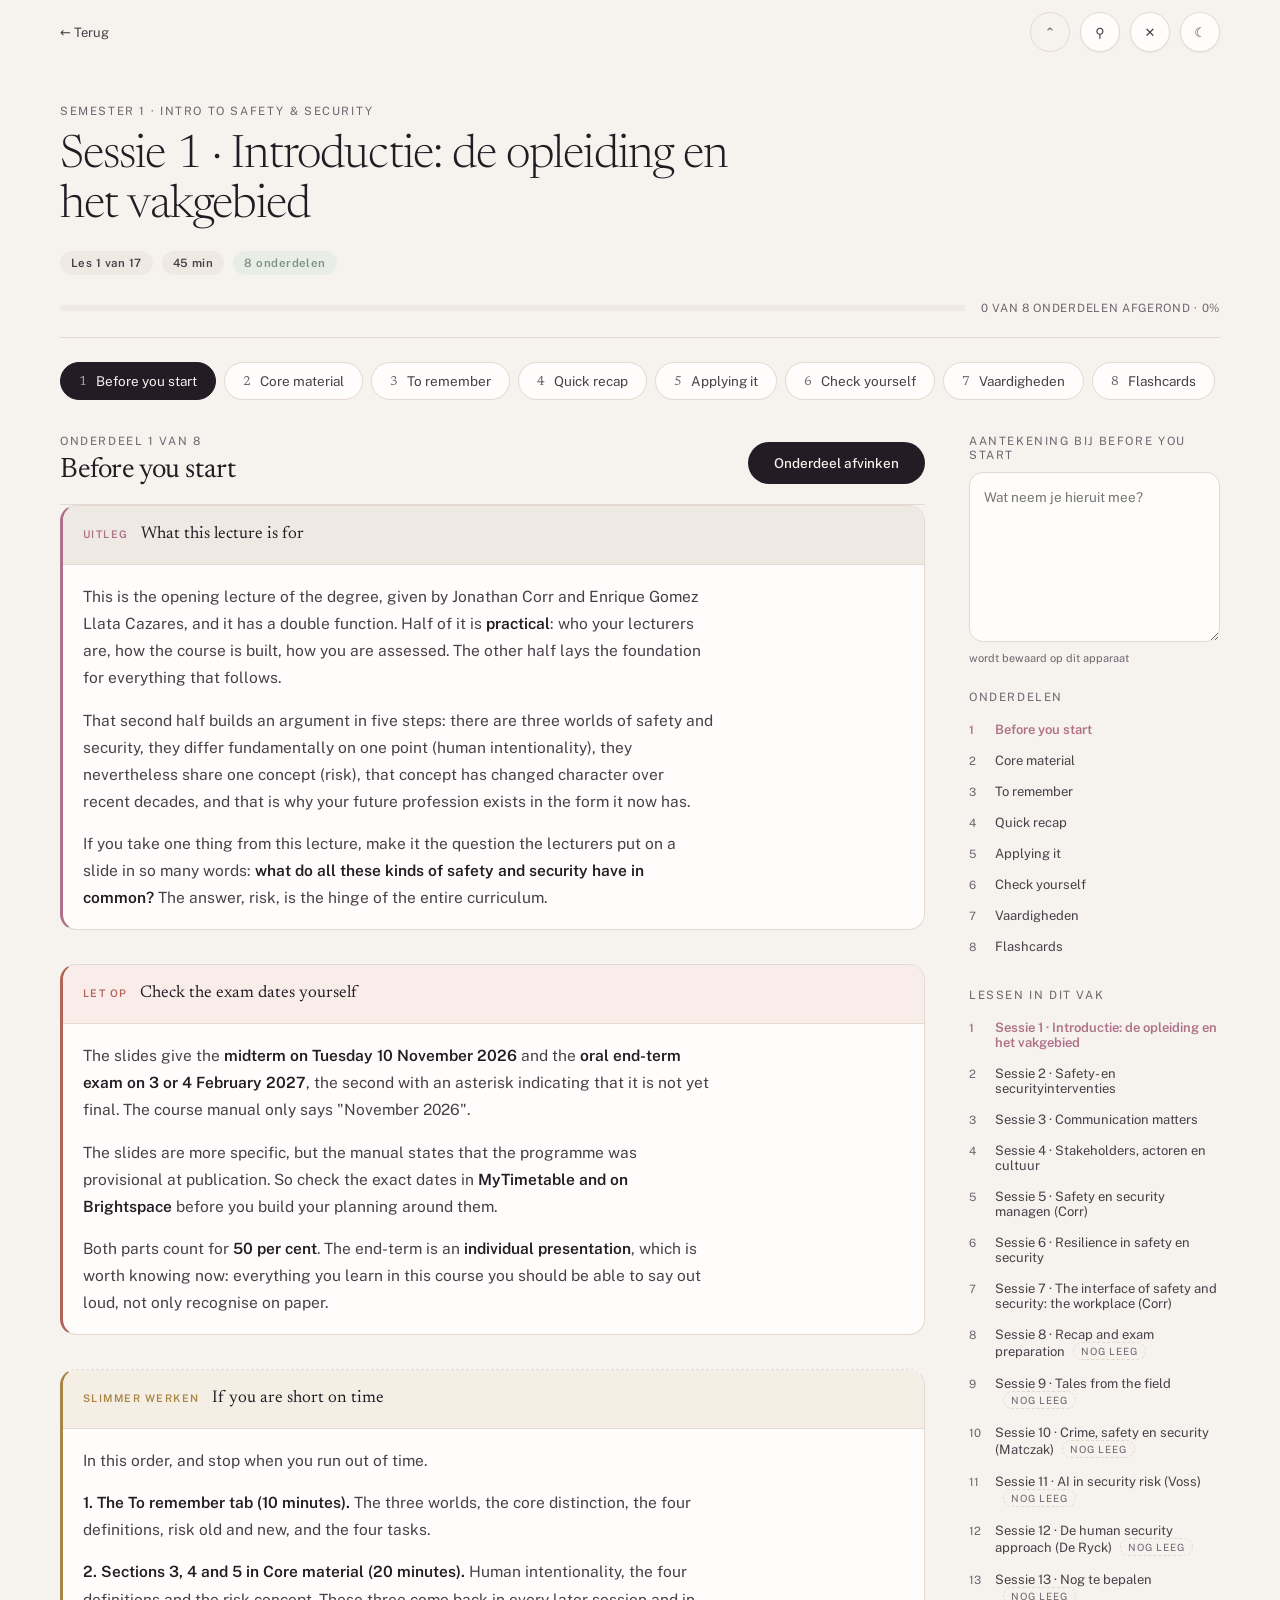
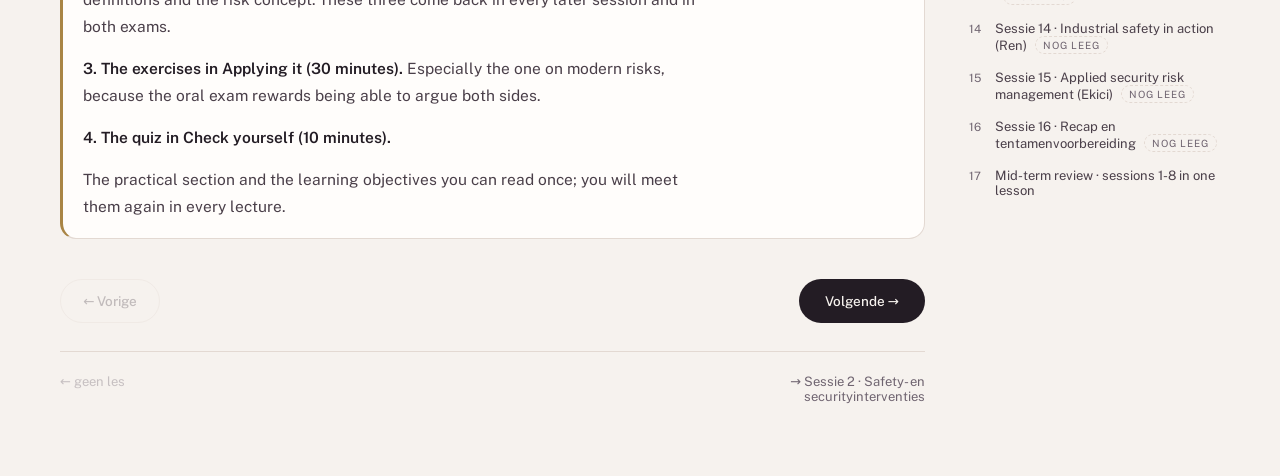
==== commit be66b2f0: "Add files via upload" ====
--- a/les.html
+++ b/les.html
@@ -2,6 +2,7 @@
 <html lang="nl">
 <head>
 <meta charset="UTF-8">
+<meta name="robots" content="noindex, nofollow">
 <meta name="viewport" content="width=device-width, initial-scale=1.0">
 <title>Les · SSMS Leeromgeving</title>
 <meta name="theme-color" content="#F6F2EE">
@@ -116,6 +117,7 @@
 <script src="drm-conceptlist-1.js"></script>
 <script src="drm-conceptlist-2.js"></script>
 <script src="drm-conceptlist-3.js"></script>
+<script src="drm-college-1.js"></script>
 <script src="drm-college-2.js"></script>
 <script src="drm-college-4.js"></script>
 <script src="drm-college-5.js"></script>
@@ -134,6 +136,7 @@
 <script src="society-college-6.js"></script>
 <script src="society-college-7.js"></script>
 <script src="society-college-8.js"></script>
+<script src="society-college-9.js"></script>
 <script src="society-midterm.js"></script>
 <script src="recap-society.js"></script>
 <script src="overview-society.js"></script>
--- a/styles.css
+++ b/styles.css
@@ -927,3 +927,78 @@
 .toetsblok-sub{flex-basis:100%;font-size:12px;color:var(--muted);line-height:1.4;}
 .toetsblok .bron-telling{padding-top:2px;}
 .toetsblok-inhoud{padding:0 14px 6px;border-top:1px solid var(--line);}
+
+/* ---- Grafische blokken voor de end-term-lessen (v193) ----
+   overzicht, tijdlijn, schema, examentip, verdieping (lesblokken.js) */
+.graf{border:1px solid var(--line);border-radius:16px;background:var(--surface);padding:18px 20px;}
+.graf-kop{margin:0 0 14px;font-family:var(--serif);font-size:19px;font-weight:500;line-height:1.3;color:var(--ink);}
+.graf p{margin:0;}
+.graf p + p{margin-top:8px;}
+.graf-punten{margin:6px 0 0;padding-left:20px;}
+.graf-punten li{margin:3px 0;line-height:1.5;}
+.graf-label{flex:none;font-size:12px;font-weight:600;letter-spacing:.02em;padding:3px 11px;border-radius:999px;white-space:nowrap;}
+.kleur-0{background:#E3EEE3;color:#3F6B45;}
+.kleur-1{background:#F6E4DA;color:#8A4A2B;}
+.kleur-2{background:#E1EAF5;color:#2F5687;}
+.kleur-3{background:#F3E5EA;color:#8C4A65;}
+.kleur-4{background:#F2EBD9;color:#7A6224;}
+.kleur-5{background:#E8E4F1;color:#5A4A86;}
+html[data-mode="dark"] .kleur-0{background:#22302A;color:#9FCBA5;}
+html[data-mode="dark"] .kleur-1{background:#3A271F;color:#E8B293;}
+html[data-mode="dark"] .kleur-2{background:#1F2A3A;color:#9DBDE6;}
+html[data-mode="dark"] .kleur-3{background:#33242B;color:#E3A6BD;}
+html[data-mode="dark"] .kleur-4{background:#332B1A;color:#DCC38A;}
+html[data-mode="dark"] .kleur-5{background:#2A2438;color:#BFB0E6;}
+
+/* overzicht */
+.ovz-item{padding:14px 0;border-top:1px solid var(--line);}
+.graf-kop + .ovz-item{border-top:none;padding-top:0;}
+.ovz-item:last-child{padding-bottom:0;}
+.ovz-rij{display:flex;align-items:flex-start;justify-content:space-between;gap:12px;margin-bottom:4px;}
+.ovz-naam{font-weight:600;font-size:16px;line-height:1.35;color:var(--ink);}
+.ovz-tekst{font-size:15px;line-height:1.55;color:var(--ink2);}
+
+/* tijdlijn */
+.tl{list-style:none;margin:0;padding:0;}
+.tl-item{position:relative;display:grid;grid-template-columns:34px 1fr;gap:12px;padding-bottom:18px;}
+.tl-item:last-child{padding-bottom:0;}
+.tl-item::before{content:"";position:absolute;left:16px;top:30px;bottom:2px;width:2px;background:var(--line);}
+.tl-item:last-child::before{display:none;}
+.tl-merk{position:relative;z-index:1;align-self:start;width:34px;height:28px;display:grid;place-items:center;font-family:var(--serif);font-size:17px;color:var(--accent);font-weight:600;background:var(--surface);}
+.tl-labels .tl-item{grid-template-columns:66px 1fr;}
+.tl-labels .tl-item::before{left:32px;}
+.tl-merk-tekst{width:66px;height:auto;font-family:var(--sans);font-size:11.5px;font-weight:700;letter-spacing:.01em;
+  background:var(--accent-soft);border-radius:8px;padding:5px 3px;line-height:1.25;text-align:center;margin-top:2px;}
+.tl-naam{font-weight:600;font-size:16px;line-height:1.35;margin:3px 0 4px;color:var(--ink);}
+.tl-tekst{font-size:15px;line-height:1.55;color:var(--ink2);}
+
+/* schema */
+.sch-invoer{display:grid;gap:10px;}
+.sch-n2{grid-template-columns:1fr 1fr;}
+.sch-n3{grid-template-columns:1fr 1fr 1fr;}
+.sch-n4{grid-template-columns:1fr 1fr;}
+.sch-vak{background:var(--paper2);border-radius:12px;padding:12px 14px;}
+.sch-naam{font-weight:600;font-size:15.5px;line-height:1.35;color:var(--ink);}
+.sch-tekst{font-size:14px;line-height:1.5;color:var(--ink2);margin-top:3px;}
+.sch-pijl{display:flex;flex-direction:column;align-items:center;gap:2px;margin:10px 0;color:var(--muted);}
+.sch-pijl span{font-size:20px;line-height:1;}
+.sch-pijl em{font-style:normal;font-size:12px;letter-spacing:.04em;}
+.sch-uitkomst{border:1.5px solid var(--accent);border-radius:12px;padding:12px 14px;text-align:center;background:var(--accent-soft);}
+@media (max-width:560px){ .sch-n3{grid-template-columns:1fr;} }
+
+/* examentip */
+.examentip{border-left:3px solid var(--accent);padding:4px 0 4px 16px;font-size:15px;line-height:1.6;}
+.examentip-label{display:block;font-size:10.5px;letter-spacing:.14em;text-transform:uppercase;font-weight:700;color:var(--accent);margin-bottom:4px;}
+.examentip p{margin:0;}
+
+/* verdieping: de volledige uitleg, ingeklapt */
+.verdieping{border:1px dashed var(--line);border-radius:14px;background:var(--paper);}
+.verdieping > summary{display:flex;align-items:center;justify-content:space-between;gap:12px;padding:12px 16px;cursor:pointer;list-style:none;
+  font-size:13.5px;font-weight:600;color:var(--ink2);}
+.verdieping > summary::-webkit-details-marker{display:none;}
+.verdieping > summary:hover{color:var(--accent);}
+.verd-pijl{font-size:20px;line-height:1;transition:transform .2s ease;color:var(--muted);}
+.verdieping[open] > summary .verd-pijl{transform:rotate(90deg);}
+.verdieping[open] > summary{border-bottom:1px dashed var(--line);}
+.verd-body{padding:18px 16px 4px;}
+.verd-body .blok{margin-bottom:22px;}
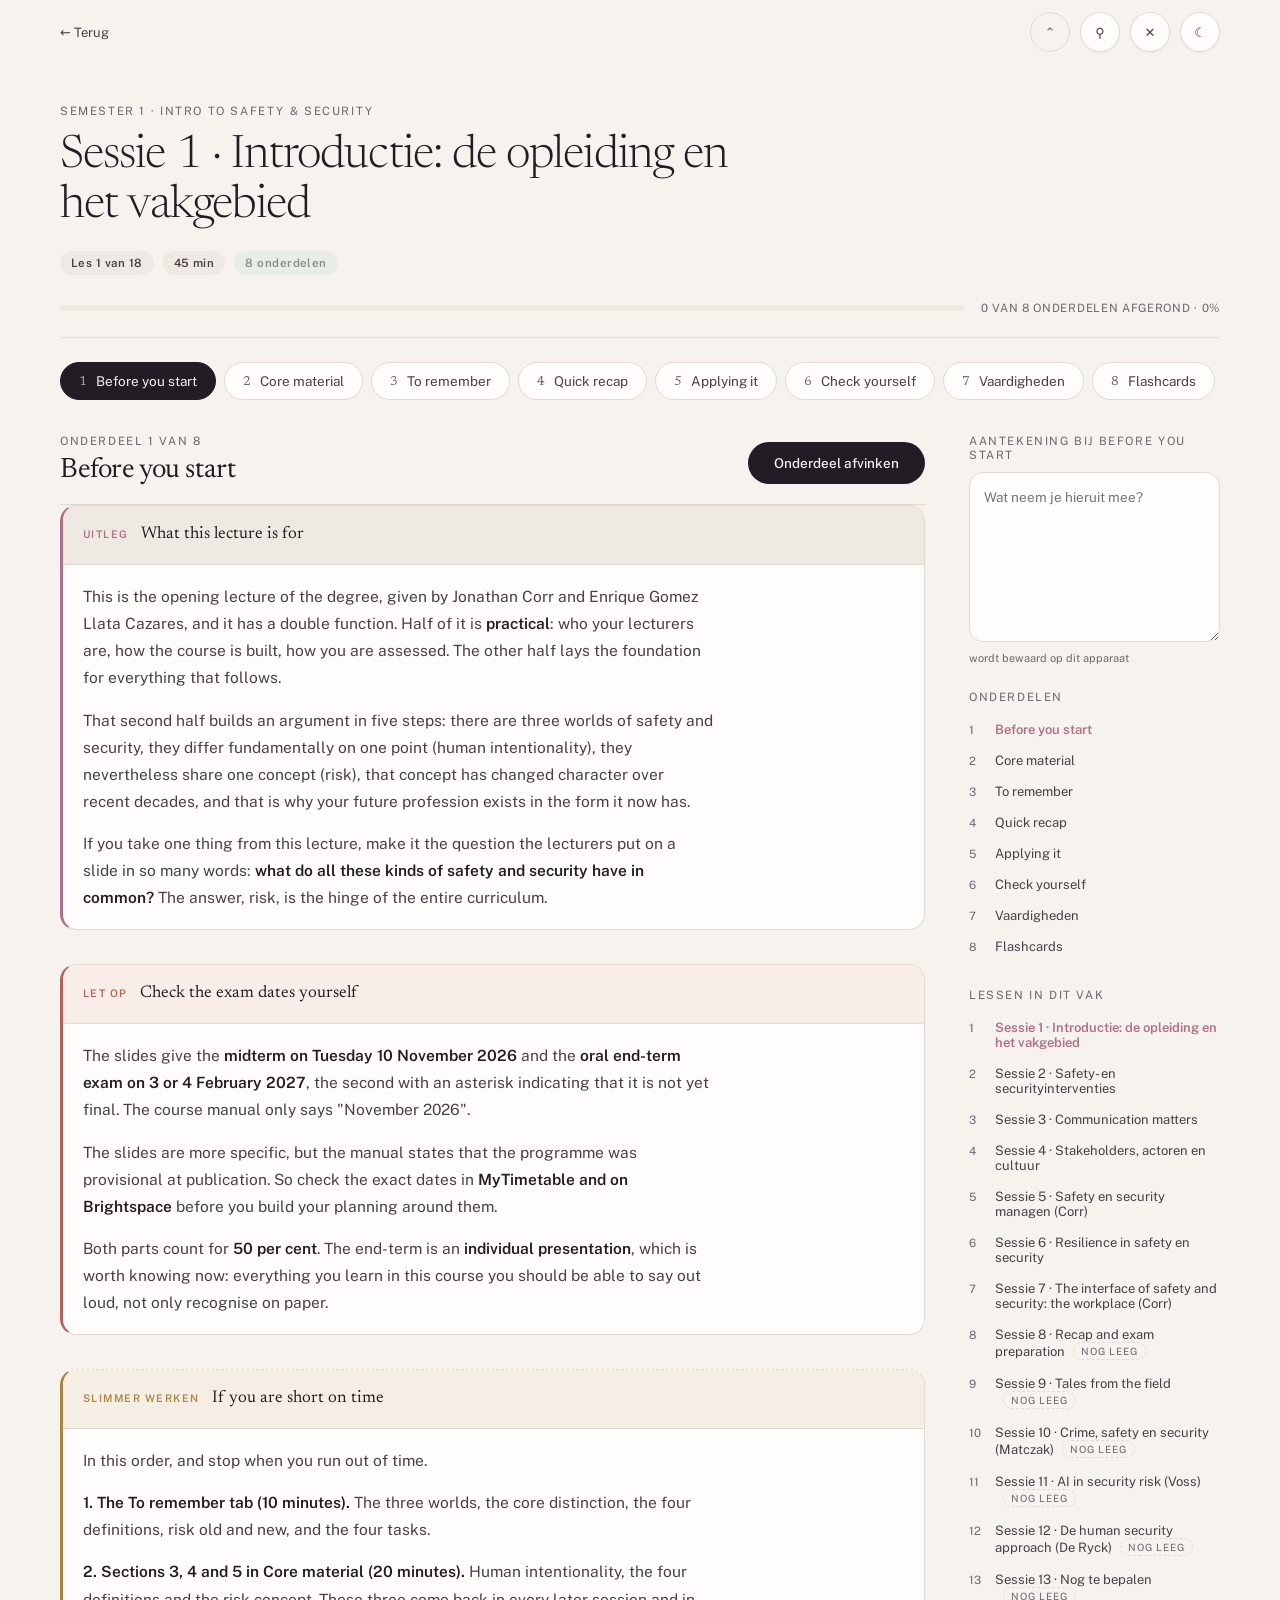
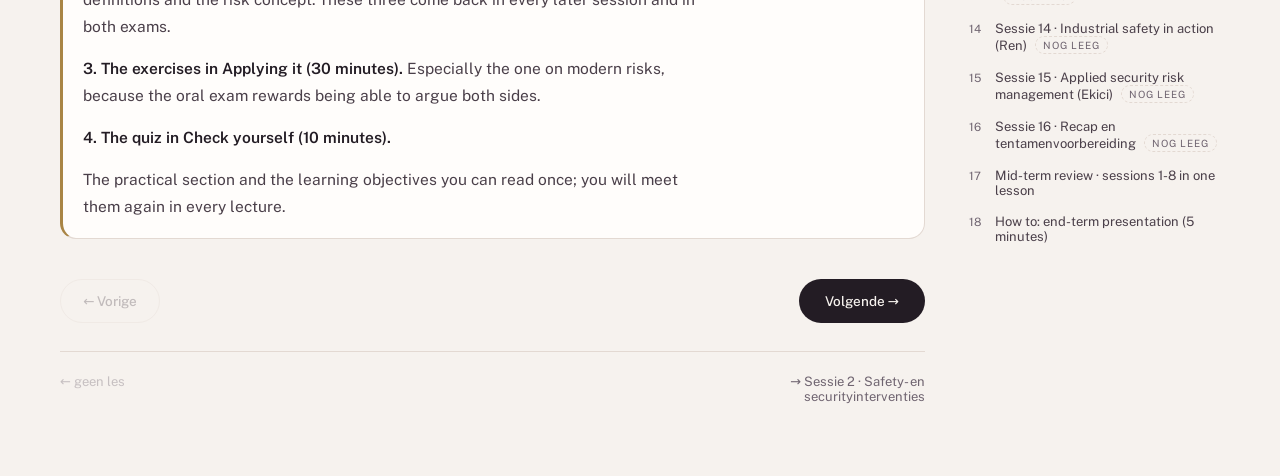
==== commit 821e45eb: "Add files via upload" ====
--- a/les.html
+++ b/les.html
@@ -96,6 +96,7 @@
 <script src="intro-college-3.js"></script>
 <script src="intro-college-5.js"></script>
 <script src="intro-midterm.js"></script>
+<script src="intro-endterm.js"></script>
 <script src="intro-h7.js"></script>
 <script src="intro-h9.js"></script>
 <script src="governance-college-1.js"></script>
@@ -105,6 +106,7 @@
 <script src="governance-college-5.js"></script>
 <script src="governance-college-6.js"></script>
 <script src="governance-college-7.js"></script>
+<script src="governance-college-9.js"></script>
 <script src="governance-midterm.js"></script>
 <script src="ps-college-1.js"></script>
 <script src="ps-college-2.js"></script>
@@ -137,6 +139,8 @@
 <script src="society-college-7.js"></script>
 <script src="society-college-8.js"></script>
 <script src="society-college-9.js"></script>
+<script src="society-college-10.js"></script>
+<script src="society-college-11.js"></script>
 <script src="society-midterm.js"></script>
 <script src="recap-society.js"></script>
 <script src="overview-society.js"></script>
